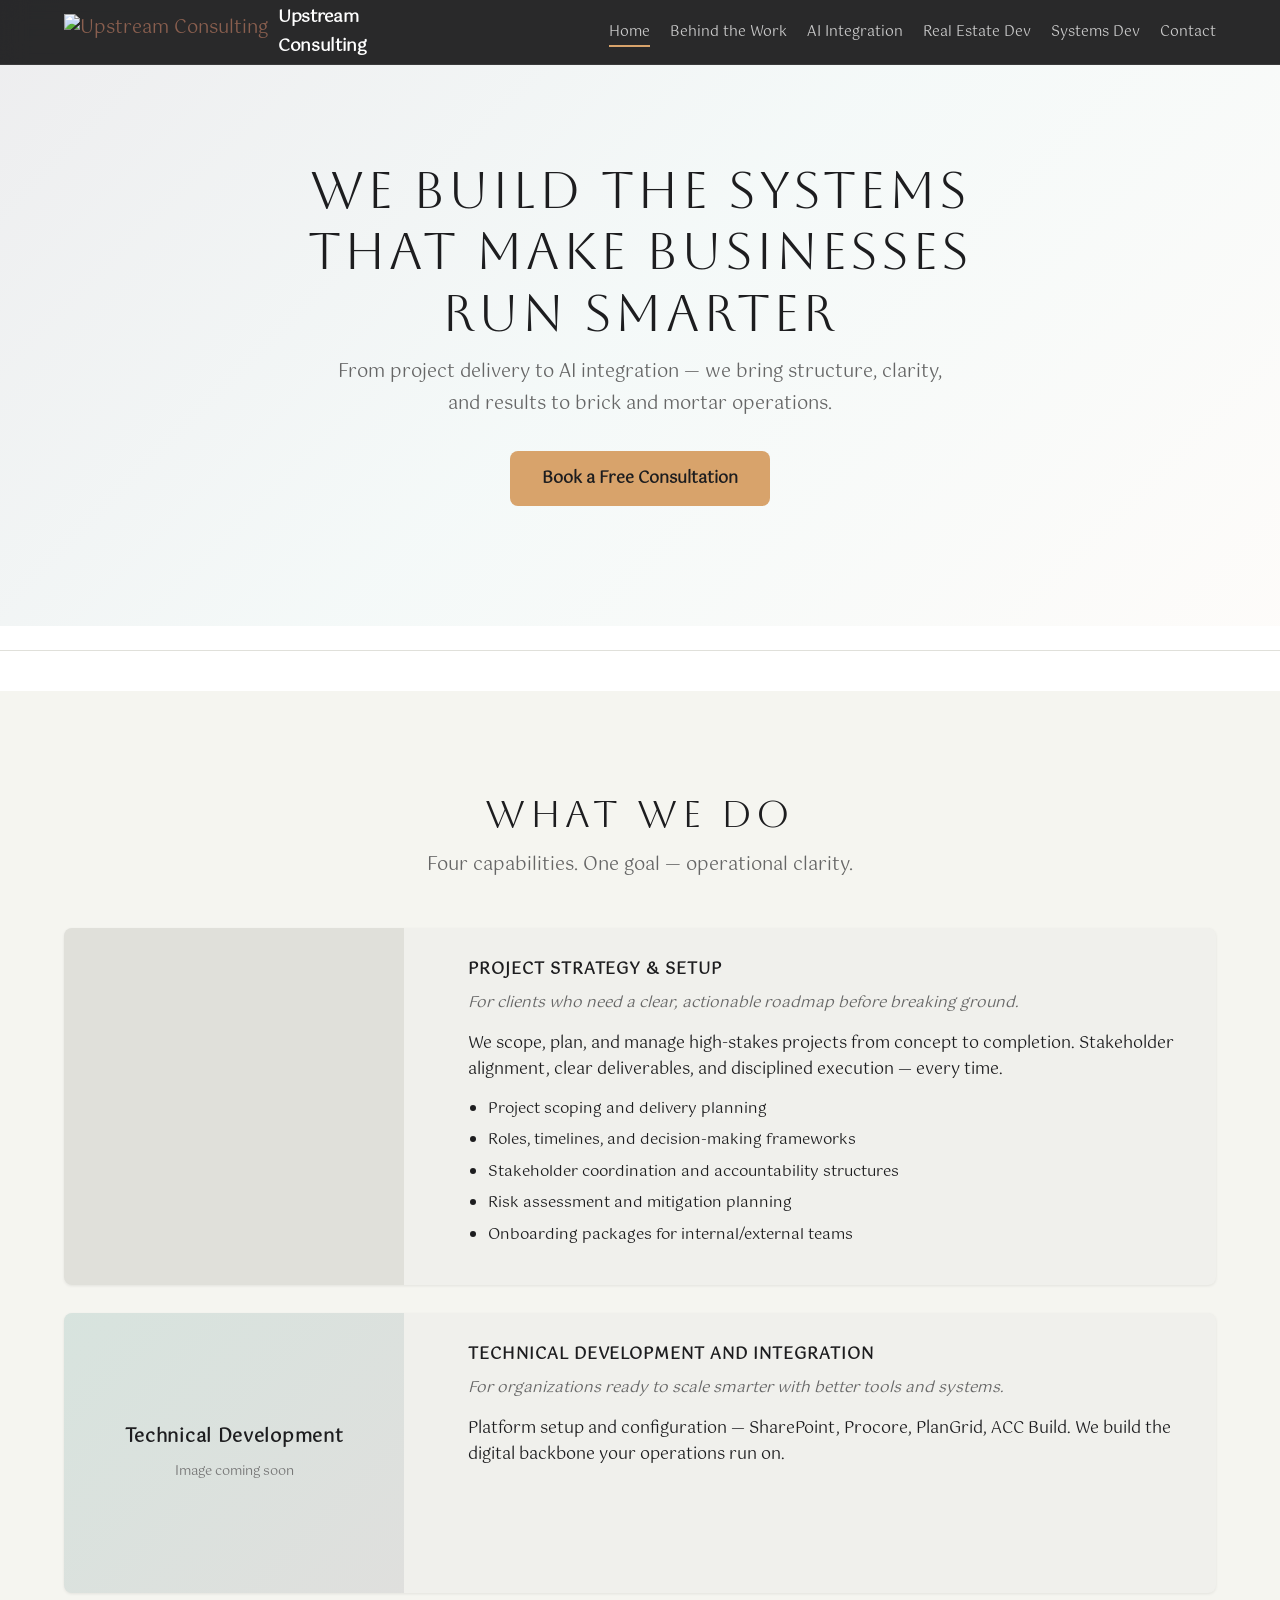
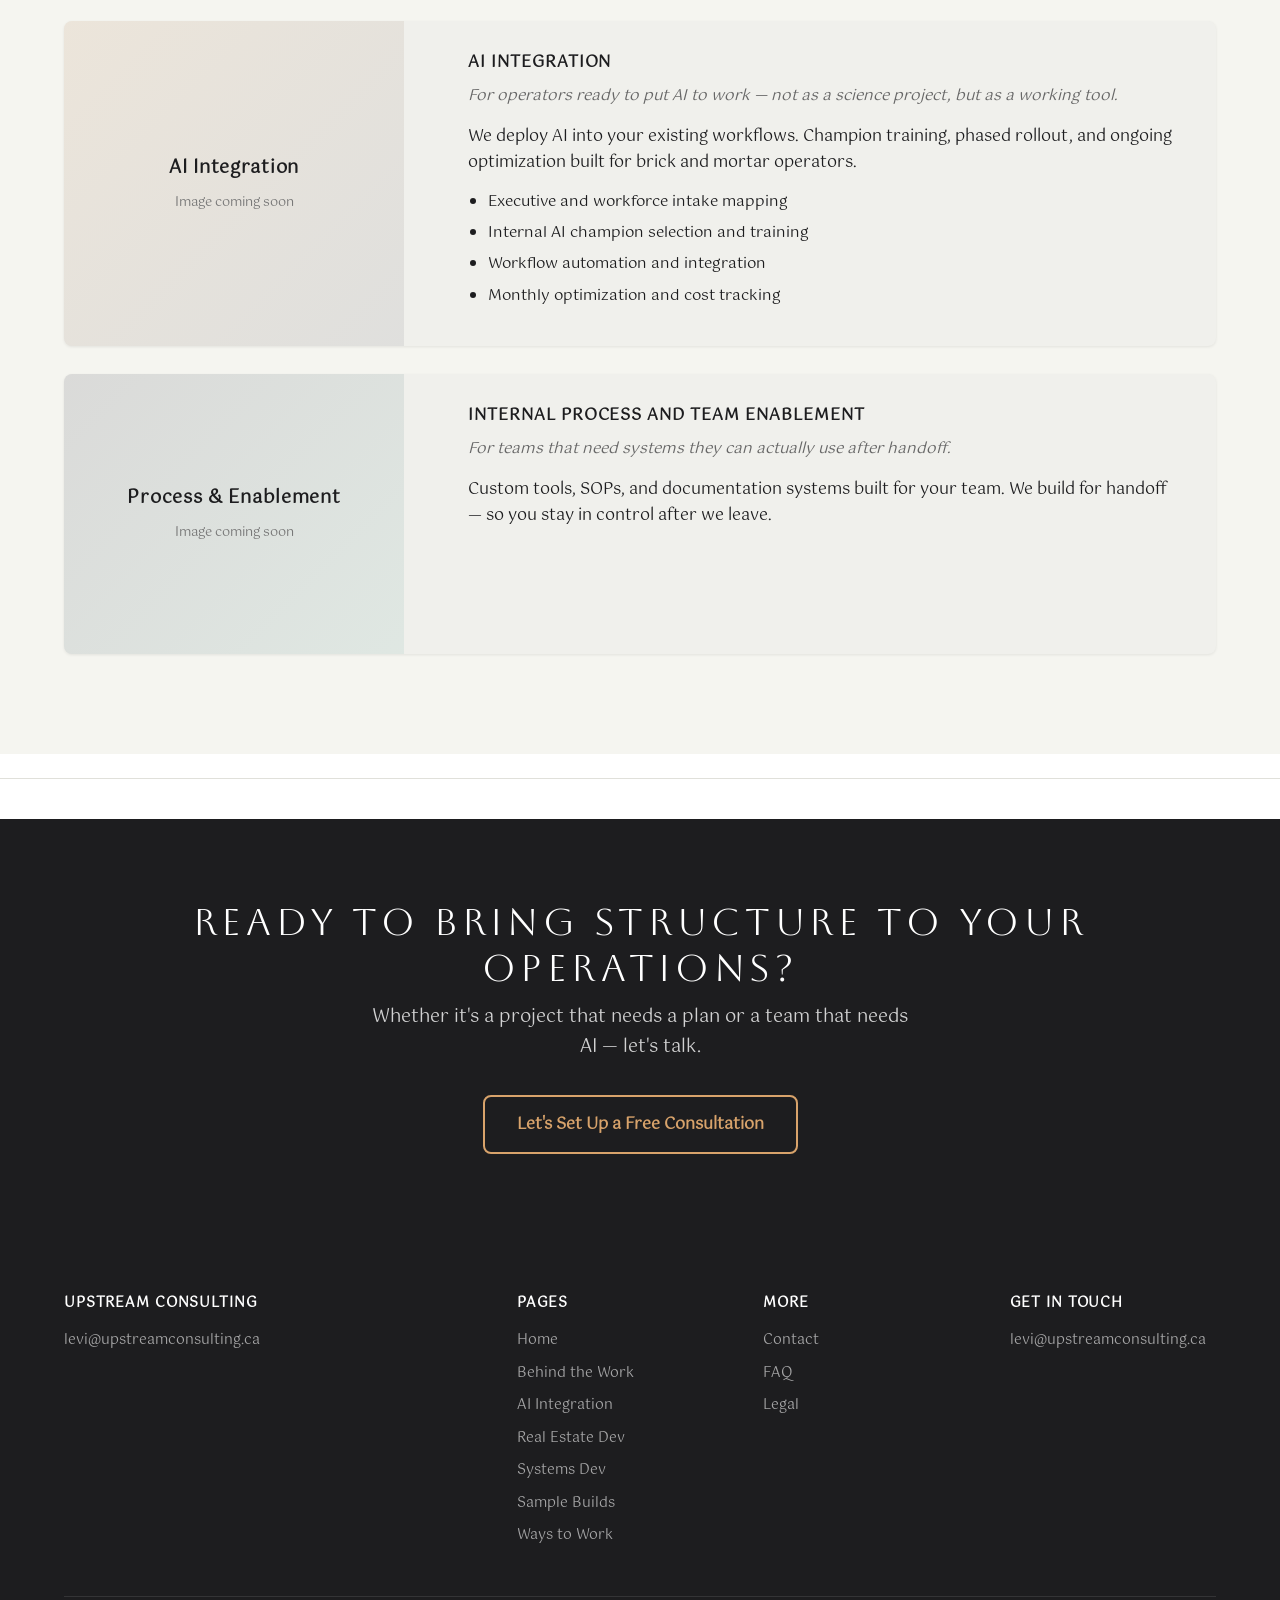
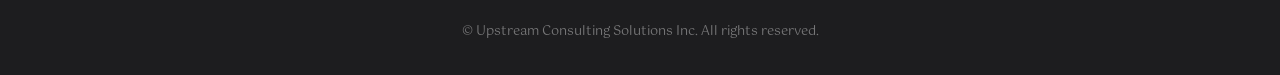
==== index.html @ 4dc44d65 "Cache-bust styles.css link (?v=2) Forces browsers to fetch the current stylesheet instead of a stale" ====
<!DOCTYPE html>
<html lang="en">
<head>
  <meta charset="UTF-8">
  <meta name="viewport" content="width=device-width, initial-scale=1.0">
  <title>Upstream Consulting | Project Delivery &amp; AI Integration for Brick &amp; Mortar</title>
  <meta name="description" content="We build the systems that make businesses run smarter. Project delivery, AI integration, and operational clarity for brick and mortar operators.">
  <link rel="canonical" href="https://upstreamconsulting.ca/">

  <!-- Open Graph -->
  <meta property="og:type" content="website">
  <meta property="og:title" content="Upstream Consulting | Project Delivery &amp; AI Integration for Brick &amp; Mortar">
  <meta property="og:description" content="We build the systems that make businesses run smarter. Project delivery, AI integration, and operational clarity for brick and mortar operators.">
  <meta property="og:url" content="https://upstreamconsulting.ca/">
  <meta property="og:image" content="https://upstreamconsulting.ca/images/logo-invert-small.png">
  <meta property="og:site_name" content="Upstream Consulting">

  <!-- Twitter Card -->
  <meta name="twitter:card" content="summary">
  <meta name="twitter:title" content="Upstream Consulting | Project Delivery &amp; AI Integration for Brick &amp; Mortar">
  <meta name="twitter:description" content="We build the systems that make businesses run smarter. Project delivery, AI integration, and operational clarity for brick and mortar operators.">

  <!-- Organization JSON-LD -->
  <script type="application/ld+json">
  {
    "@context": "https://schema.org",
    "@type": "Organization",
    "name": "Upstream Consulting",
    "url": "https://upstreamconsulting.ca/",
    "email": "levi@upstreamconsulting.ca",
    "areaServed": "British Columbia",
    "founder": {
      "@type": "Person",
      "name": "Levi Dick"
    }
  }
  </script>

  <link rel="stylesheet" href="/styles.css?v=2">
</head>
<body>

  <a href="#main" class="skip-link">Skip to content</a>

  <!-- Navigation -->
  <nav class="nav" id="nav" aria-label="Main navigation">
    <div class="nav-inner">
      <a href="/" class="nav-logo"><img src="/images/logo-invert-small.png" alt="Upstream Consulting"><span>Upstream<br>Consulting</span></a>
      <button class="hamburger" id="hamburger" aria-label="Toggle menu" aria-expanded="false">
        <span></span><span></span><span></span>
      </button>
      <ul class="nav-links" id="navLinks">
        <li><a href="/">Home</a></li>
        <li><a href="/behind-the-work/">Behind the Work</a></li>
        <li><a href="/ai-integration/">AI Integration</a></li>
        <li><a href="/red/">Real Estate Dev</a></li>
        <li><a href="/system-development/">Systems Dev</a></li>
        <li><a href="/contact/">Contact</a></li>
      </ul>
    </div>
  </nav>

  <!-- Hero -->
  <!-- TODO: Replace hero-bg gradient with a real background image (construction/office/tech photo at 15% opacity) when available -->
  <section class="hero hero-overlay hero-bg">
    <div class="container">
      <h1>We build the systems that make businesses run smarter</h1>
      <p>From project delivery to AI integration — we bring structure, clarity, and results to brick and mortar operations.</p>
      <a href="/contact/" class="btn btn-primary">Book a Free Consultation</a>
    </div>
  </section>

  <div class="section-divider"></div>

  <!-- Services -->
  <section class="alt-bg" id="main" tabindex="-1">
    <div class="container">
      <div style="text-align:center; margin-bottom:3rem;">
        <h2>What We Do</h2>
        <p class="section-sub">Four capabilities. One goal — operational clarity.</p>
      </div>

      <!-- Service Block 1 — Project Strategy -->
      <div class="service-block" style="margin-bottom:28px;">
        <div class="service-block-image" style="background-image:url('/images/project-strategy-setup.png');"></div>
        <div class="service-block-content">
          <h3>Project Strategy &amp; Setup</h3>
          <p class="card-italic">For clients who need a clear, actionable roadmap before breaking ground.</p>
          <p>We scope, plan, and manage high-stakes projects from concept to completion. Stakeholder alignment, clear deliverables, and disciplined execution — every time.</p>
          <ul>
            <li>Project scoping and delivery planning</li>
            <li>Roles, timelines, and decision-making frameworks</li>
            <li>Stakeholder coordination and accountability structures</li>
            <li>Risk assessment and mitigation planning</li>
            <li>Onboarding packages for internal/external teams</li>
          </ul>
        </div>
      </div>

      <!-- Service Block 2 — Technical Development -->
      <div class="service-block" style="margin-bottom:28px;">
        <div class="service-block-image placeholder" style="background: linear-gradient(135deg, rgba(74,155,142,0.15) 0%, rgba(26,26,46,0.08) 100%); flex-direction:column; gap:8px;">
          <span style="font-size:1.1rem; font-weight:700; color:var(--charcoal); letter-spacing:.04em;">Technical Development</span>
          <span style="font-size:.8rem; color:var(--gray-400);">Image coming soon</span>
        </div>
        <div class="service-block-content">
          <h3>Technical Development and Integration</h3>
          <p class="card-italic">For organizations ready to scale smarter with better tools and systems.</p>
          <p>Platform setup and configuration — SharePoint, Procore, PlanGrid, ACC Build. We build the digital backbone your operations run on.</p>
        </div>
      </div>

      <!-- Service Block 3 — AI Integration -->
      <div class="service-block" style="margin-bottom:28px;">
        <div class="service-block-image placeholder" style="background: linear-gradient(135deg, rgba(212,165,116,0.15) 0%, rgba(26,26,46,0.08) 100%); flex-direction:column; gap:8px;">
          <span style="font-size:1.1rem; font-weight:700; color:var(--charcoal); letter-spacing:.04em;">AI Integration</span>
          <span style="font-size:.8rem; color:var(--gray-400);">Image coming soon</span>
        </div>
        <div class="service-block-content">
          <h3>AI Integration</h3>
          <p class="card-italic">For operators ready to put AI to work — not as a science project, but as a working tool.</p>
          <p>We deploy AI into your existing workflows. Champion training, phased rollout, and ongoing optimization built for brick and mortar operators.</p>
          <ul>
            <li>Executive and workforce intake mapping</li>
            <li>Internal AI champion selection and training</li>
            <li>Workflow automation and integration</li>
            <li>Monthly optimization and cost tracking</li>
          </ul>
        </div>
      </div>

      <!-- Service Block 4 — Process & Enablement -->
      <div class="service-block">
        <div class="service-block-image placeholder" style="background: linear-gradient(135deg, rgba(26,26,46,0.1) 0%, rgba(74,155,142,0.1) 100%); flex-direction:column; gap:8px;">
          <span style="font-size:1.1rem; font-weight:700; color:var(--charcoal); letter-spacing:.04em;">Process &amp; Enablement</span>
          <span style="font-size:.8rem; color:var(--gray-400);">Image coming soon</span>
        </div>
        <div class="service-block-content">
          <h3>Internal Process and Team Enablement</h3>
          <p class="card-italic">For teams that need systems they can actually use after handoff.</p>
          <p>Custom tools, SOPs, and documentation systems built for your team. We build for handoff — so you stay in control after we leave.</p>
        </div>
      </div>

    </div>
  </section>

  <div class="section-divider"></div>

  <!-- CTA -->
  <section class="dark-section cta-section">
    <div class="container">
      <h2>Ready to bring structure to your operations?</h2>
      <p>Whether it's a project that needs a plan or a team that needs AI — let's talk.</p>
      <a href="/contact/" class="btn btn-outline">Let's Set Up a Free Consultation</a>
    </div>
  </section>

  <!-- Footer -->
  <footer class="site-footer">
    <div class="container">
      <div class="footer-grid">
        <div class="footer-col">
          <h4>Upstream Consulting</h4>
          <p><a href="mailto:levi@upstreamconsulting.ca">levi@upstreamconsulting.ca</a></p>
        </div>
        <div class="footer-col">
          <h4>Pages</h4>
          <a href="/">Home</a>
          <a href="/behind-the-work/">Behind the Work</a>
          <a href="/ai-integration/">AI Integration</a>
          <a href="/red/">Real Estate Dev</a>
          <a href="/system-development/">Systems Dev</a>
          <a href="/sample-builds/">Sample Builds</a>
          <a href="/ways-to-work/">Ways to Work</a>
        </div>
        <div class="footer-col">
          <h4>More</h4>
          <a href="/contact/">Contact</a>
          <a href="/faqs/">FAQ</a>
          <a href="/legal/">Legal</a>
        </div>
        <div class="footer-col">
          <h4>Get in Touch</h4>
          <a href="mailto:levi@upstreamconsulting.ca">levi@upstreamconsulting.ca</a>
        </div>
      </div>
      <div class="footer-bottom">
        &copy; Upstream Consulting Solutions Inc. All rights reserved.
      </div>
    </div>
  </footer>

  <!-- Back to Top -->
  <button class="back-to-top" id="backToTop" aria-label="Back to top">&uarr;</button>

  <!-- Minimal JS: hamburger + back-to-top + nav shadow -->
  <script>
    const hamburger = document.getElementById('hamburger');
    const navLinks = document.getElementById('navLinks');
    hamburger.addEventListener('click', () => {
      const open = hamburger.classList.toggle('open');
      navLinks.classList.toggle('open');
      hamburger.setAttribute('aria-expanded', open ? 'true' : 'false');
    });

    // Close menu on link click (mobile)
    navLinks.querySelectorAll('a').forEach(link => {
      link.addEventListener('click', () => {
        hamburger.classList.remove('open');
        navLinks.classList.remove('open');
        hamburger.setAttribute('aria-expanded', 'false');
      });
    });

    // Back to top
    const backToTop = document.getElementById('backToTop');
    window.addEventListener('scroll', () => {
      backToTop.classList.toggle('visible', window.scrollY > 400);
      document.getElementById('nav').classList.toggle('scrolled', window.scrollY > 10);
    });
    backToTop.addEventListener('click', () => {
      window.scrollTo({ top: 0, behavior: 'smooth' });
    });

  </script>

<script>
(function(){
  var norm = location.pathname.replace(/index\.html$/,'');
  if (norm === '') norm = '/';
  document.querySelectorAll('#navLinks a[href]').forEach(function(a){
    if (a.getAttribute('href') === norm) {
      a.classList.add('active');
      var dd = a.closest('.dropdown');
      if (dd) { var p = dd.closest('.has-dropdown'); if (p) { var pa = p.querySelector(':scope > a'); if (pa) pa.classList.add('active'); } }
    }
  });
})();
</script>
<script>
(function(){
  function closeAll(){ document.querySelectorAll('.has-dropdown.open').forEach(function(li){ li.classList.remove('open'); var a=li.querySelector('a'); if(a) a.setAttribute('aria-expanded','false'); }); }
  document.querySelectorAll('.has-dropdown > a').forEach(function(t){
    t.addEventListener('click', function(e){
      if (window.innerWidth > 900) {
        e.preventDefault();
        var li = t.parentElement;
        var willOpen = !li.classList.contains('open');
        closeAll();
        if (willOpen) { li.classList.add('open'); t.setAttribute('aria-expanded','true'); }
      }
    });
  });
  document.addEventListener('click', function(e){ if (!e.target.closest('.has-dropdown')) closeAll(); });
  document.addEventListener('keydown', function(e){ if (e.key === 'Escape') closeAll(); });
})();
</script>
</body>
</html>
---- styles.css ----
/* ============================================
   Upstream Consulting — Shared Styles
   ============================================ */

@import url('https://fonts.googleapis.com/css2?family=Aboreto&family=Gotu&family=Syne:wght@400;500;600;700;800&display=swap');

/* --- Reset & Base --- */
*, *::before, *::after {
  box-sizing: border-box;
  margin: 0;
  padding: 0;
}

:root {
  --white: #ffffff;
  --off-white: #f5f5f0;
  --charcoal: #1D1D1F;
  --gold: #D8A36B;
  --teal: #5B7A5E;
  --gray-100: #f0f0ec;
  --gray-200: #e0e0da;
  --gray-400: #767676;
  --gray-600: #666;
  --shadow-sm: 0 1px 3px rgba(0,0,0,.08);
  --shadow-md: 0 4px 12px rgba(0,0,0,.1);
  --shadow-lg: 0 8px 24px rgba(0,0,0,.12);
  --radius: 8px;
  --transition: .25s ease;
  --max-width: 1200px;
}

html {
  scroll-behavior: smooth;
  font-size: 16px;
}

body {
  font-family: 'Gotu', Georgia, serif;
  font-size: 1.1rem;
  line-height: 1.7;
  color: var(--charcoal);
  background: var(--white);
  -webkit-font-smoothing: antialiased;
}

img { max-width: 100%; display: block; }
a { color: #8A5F4F; text-decoration: none; transition: color var(--transition); }
a:hover { color: var(--gold); }

/* Visible keyboard focus ring */
:focus-visible { outline: 2px solid #A57663; outline-offset: 2px; }

/* Skip-to-content link — off-screen until focused */
.skip-link {
  position: absolute;
  left: -9999px;
  top: 0;
  z-index: 2000;
  padding: 12px 20px;
  background: var(--charcoal);
  color: var(--off-white);
  font-weight: 600;
  border-radius: 0 0 var(--radius) 0;
}
.skip-link:focus {
  left: 0;
  color: var(--off-white);
}

.container {
  width: 100%;
  max-width: var(--max-width);
  margin: 0 auto;
  padding: 0 24px;
}

/* --- Typography --- */
h1, h2 {
  font-family: 'Syne', 'Arial', sans-serif;
  font-weight: 500;
  line-height: 1.2;
  letter-spacing: .12em;
  text-transform: uppercase;
}
h1 {
  font-family: 'Aboreto', sans-serif;
  font-size: 2.6rem;
  font-weight: 400;
  letter-spacing: .06em;
}
h2 {
  font-family: 'Aboreto', sans-serif;
  font-size: 2rem;
  font-weight: 400;
  letter-spacing: .12em;
}

h3, h4 { font-weight: 700; line-height: 1.25; }
h1 { font-size: 3.2rem; }
h2 { font-size: 2.4rem; margin-bottom: .75rem; }
h3 { font-size: 1.5rem; margin-bottom: .4rem; }
p + p { margin-top: 1rem; }

.section-sub {
  color: var(--gray-600);
  font-size: 1.15rem;
  margin-bottom: 2.5rem;
  font-weight: 500;
}

.section-divider {
  width: 100%;
  height: 1px;
  background: var(--gray-200);
  margin: 1.5rem 0 2.5rem;
}

/* --- Buttons --- */
.btn {
  display: inline-block;
  padding: 14px 32px;
  border-radius: var(--radius);
  font-family: inherit;
  font-size: 1rem;
  font-weight: 600;
  cursor: pointer;
  border: none;
  transition: background var(--transition), transform var(--transition), box-shadow var(--transition);
}
.btn:hover { transform: translateY(-2px); box-shadow: var(--shadow-md); }

.btn-primary {
  background: var(--gold);
  color: var(--charcoal);
}
.btn-primary:hover { background: #c4955e; color: var(--charcoal); }

.btn-outline {
  background: transparent;
  color: var(--white);
  border: 2px solid var(--gold);
}
.btn-outline:hover { background: var(--gold); color: var(--charcoal); }

/* --- Navigation --- */
.nav {
  position: fixed;
  top: 0;
  left: 0;
  right: 0;
  z-index: 1000;
  background: rgba(30,30,31,.95);
  backdrop-filter: blur(12px);
  -webkit-backdrop-filter: blur(12px);
  border-bottom: 1px solid rgba(255,255,255,.08);
  transition: box-shadow var(--transition);
}
.nav.scrolled { box-shadow: 0 4px 20px rgba(0,0,0,.3); }

.nav-inner {
  max-width: var(--max-width);
  margin: 0 auto;
  padding: 0 24px;
  display: flex;
  align-items: center;
  justify-content: space-between;
  height: 64px;
}

.nav-logo {
  display: flex;
  align-items: center;
  gap: 10px;
}
.nav-logo img {
  height: 36px;
  width: auto;
}
.nav-logo span {
  font-weight: 800;
  font-size: 1.05rem;
  color: var(--white);
  letter-spacing: -.02em;
  white-space: nowrap;
}
.nav-logo:hover span { color: var(--gold); }

.nav-links {
  list-style: none;
  display: flex;
  gap: 20px;
  align-items: center;
}
.nav-links a {
  color: rgba(255,255,255,.75);
  font-size: .86rem;
  font-weight: 500;
  position: relative;
  white-space: nowrap;
}
.nav-links a:hover { color: var(--white); }
.nav-links a::after {
  content: '';
  position: absolute;
  bottom: -4px;
  left: 0;
  width: 0;
  height: 2px;
  background: var(--gold);
  transition: width var(--transition);
}
.nav-links a:hover::after,
.nav-links a.active::after { width: 100%; }
.nav-links a:hover { color: var(--white); }

/* Hamburger */
.hamburger {
  display: none;
  flex-direction: column;
  gap: 5px;
  background: none;
  border: none;
  cursor: pointer;
  padding: 4px;
}
.hamburger span {
  display: block;
  width: 24px;
  height: 2px;
  background: var(--white);
  transition: transform var(--transition), opacity var(--transition);
}
.hamburger.open span:nth-child(1) { transform: translateY(7px) rotate(45deg); }
.hamburger.open span:nth-child(2) { opacity: 0; }
.hamburger.open span:nth-child(3) { transform: translateY(-7px) rotate(-45deg); }

/* --- Sections --- */
section {
  padding: 100px 0;
}

.hero {
  padding: 160px 0 120px;
  text-align: center;
}
.hero h1 {
  max-width: 800px;
  margin: 0 auto .75rem;
}
.hero p {
  max-width: 620px;
  margin: 0 auto 2rem;
  color: var(--gray-600);
  font-size: 1.15rem;
}

.dark-section {
  background: var(--charcoal);
  color: var(--white);
}
.dark-section h2,
.dark-section h3 { color: var(--white); }
.dark-section p { color: rgba(255,255,255,.8); }
.dark-section a { color: var(--gold); }

.alt-bg { background: var(--off-white); }

/* --- Cards Grid --- */
.cards-grid {
  display: grid;
  grid-template-columns: repeat(2, 1fr);
  gap: 28px;
}

.card {
  background: var(--gray-100);
  border-radius: var(--radius);
  overflow: hidden;
  box-shadow: var(--shadow-sm);
  transition: transform var(--transition), box-shadow var(--transition);
  display: flex;
  flex-direction: column;
}
.card:hover {
  transform: translateY(-4px);
  box-shadow: var(--shadow-lg);
}

.card-body {
  padding: 32px;
  flex: 1;
}
.card-body h3 {
  text-transform: uppercase;
  font-size: 1rem;
  letter-spacing: .06em;
  margin-bottom: .6rem;
  color: var(--charcoal);
}
.card-body .card-italic {
  font-style: italic;
  color: var(--gray-600);
  font-size: .95rem;
  margin-bottom: .75rem;
}
.card-body p {
  font-size: 1rem;
  line-height: 1.65;
}
.card-body ul {
  margin-top: .75rem;
  padding-left: 1.25rem;
  font-size: .95rem;
}
.card-body ul li {
  margin-bottom: .35rem;
}

.card-label {
  background: var(--charcoal);
  color: var(--white);
  padding: 14px 32px;
  font-size: .85rem;
  font-weight: 600;
  text-transform: uppercase;
  letter-spacing: .05em;
}

/* Phase cards (content + dark label bar) */
.phase-card { display: flex; flex-direction: column; }
.phase-card .card-body { flex: 1; }
.phase-card .card-label { margin-top: auto; }

/* --- Stat Blocks --- */
.stats-row {
  display: flex;
  justify-content: center;
  gap: 48px;
  flex-wrap: wrap;
  padding: 40px 0;
}
.stat {
  text-align: center;
}
.stat-number {
  font-size: 3rem;
  font-weight: 800;
  line-height: 1;
  color: var(--gold);
}
.dark-section .stat-number { color: var(--gold); }
.stat-label {
  font-size: .9rem;
  color: var(--gray-600);
  margin-top: .25rem;
}
.dark-section .stat-label { color: rgba(255,255,255,.6); }

/* --- Timeline --- */
.timeline {
  position: relative;
  padding-left: 36px;
  max-width: 720px;
}
.timeline::before {
  content: '';
  position: absolute;
  left: 12px;
  top: 0;
  bottom: 0;
  width: 2px;
  background: var(--gray-200);
}
.timeline-item {
  position: relative;
  margin-bottom: 2.5rem;
}
.timeline-item::before {
  content: '';
  position: absolute;
  left: -30px;
  top: 6px;
  width: 12px;
  height: 12px;
  border-radius: 50%;
  background: var(--gold);
  border: 2px solid var(--white);
}
.timeline-item h4 {
  font-size: 1.05rem;
  margin-bottom: .25rem;
}
.timeline-item p {
  font-size: .95rem;
  color: var(--gray-600);
}

/* --- Social Proof Strip --- */
.social-proof {
  text-align: center;
  padding: 48px 0;
  background: var(--off-white);
}
.social-proof p {
  font-size: .85rem;
  color: var(--gray-400);
  text-transform: uppercase;
  letter-spacing: .08em;
  font-weight: 600;
  margin-bottom: .75rem;
}
.proof-logos {
  display: flex;
  justify-content: center;
  align-items: center;
  flex-wrap: wrap;
  gap: 28px;
  font-size: .95rem;
  color: var(--gray-600);
  font-weight: 500;
}
.proof-logos span { white-space: nowrap; }

/* --- CTA Section --- */
.cta-section {
  text-align: center;
  padding: 80px 0;
}
.cta-section h2 { margin-bottom: .75rem; }
.cta-section p {
  max-width: 540px;
  margin: 0 auto 2rem;
}

/* --- FAQ Accordion (CSS-only) --- */
.faq details {
  border-bottom: 1px solid var(--gray-200);
}
.faq summary {
  padding: 18px 0;
  cursor: pointer;
  font-weight: 600;
  font-size: 1.05rem;
  list-style: none;
  display: flex;
  justify-content: space-between;
  align-items: center;
}
.faq summary::-webkit-details-marker { display: none; }
.faq summary::after {
  content: '+';
  font-size: 1.4rem;
  font-weight: 300;
  color: var(--gray-400);
  transition: transform var(--transition);
}
.faq details[open] summary::after {
  content: '−';
}
.faq details .faq-answer {
  padding: 0 0 18px;
  color: var(--gray-600);
  font-size: 1rem;
}

/* --- Forms --- */
.form-group {
  margin-bottom: 1.25rem;
}
.form-group label {
  display: block;
  font-weight: 600;
  font-size: .92rem;
  margin-bottom: .35rem;
}
.form-group input,
.form-group textarea,
.form-group select {
  width: 100%;
  padding: 12px 16px;
  border: 1px solid var(--gray-200);
  border-radius: var(--radius);
  font-family: inherit;
  font-size: 1rem;
  background: var(--white);
  transition: border-color var(--transition), box-shadow var(--transition);
}
.form-group input:focus,
.form-group textarea:focus,
.form-group select:focus {
  outline: none;
  border-color: var(--teal);
  box-shadow: 0 0 0 3px rgba(74,155,142,.15);
}
.form-group textarea { resize: vertical; min-height: 140px; }

/* --- Footer --- */
.site-footer {
  background: var(--charcoal);
  color: rgba(255,255,255,.7);
  padding: 60px 0 32px;
}
.footer-grid {
  display: grid;
  grid-template-columns: 2fr 1fr 1fr 1fr;
  gap: 40px;
  margin-bottom: 40px;
}
.footer-col h4 {
  color: var(--white);
  font-size: .9rem;
  text-transform: uppercase;
  letter-spacing: .06em;
  margin-bottom: 1rem;
}
.footer-col p,
.footer-col a {
  font-size: .9rem;
  color: rgba(255,255,255,.6);
  display: block;
  margin-bottom: .5rem;
}
.footer-col a:hover { color: var(--gold); }

.footer-bottom {
  border-top: 1px solid rgba(255,255,255,.1);
  padding-top: 24px;
  font-size: .8rem;
  text-align: center;
  color: rgba(255,255,255,.4);
}

/* --- Back to Top --- */
.back-to-top {
  position: fixed;
  bottom: 28px;
  right: 28px;
  width: 44px;
  height: 44px;
  border-radius: 50%;
  background: var(--charcoal);
  color: var(--white);
  border: none;
  cursor: pointer;
  font-size: 1.2rem;
  display: flex;
  align-items: center;
  justify-content: center;
  opacity: 0;
  pointer-events: none;
  transition: opacity var(--transition), transform var(--transition);
  box-shadow: var(--shadow-md);
}
.back-to-top.visible {
  opacity: 1;
  pointer-events: auto;
}
.back-to-top:hover {
  transform: translateY(-2px);
  background: var(--gold);
  color: var(--charcoal);
}

/* --- Service Blocks (image + text side by side) --- */
.service-block {
  display: flex;
  gap: 32px;
  align-items: stretch;
  background: var(--gray-100);
  border-radius: var(--radius);
  overflow: hidden;
  box-shadow: var(--shadow-sm);
  transition: transform var(--transition), box-shadow var(--transition);
}
.service-block:hover {
  transform: translateY(-4px);
  box-shadow: var(--shadow-lg);
}
.service-block-image {
  flex: 0 0 340px;
  min-height: 280px;
  background-size: cover;
  background-position: center;
  background-color: var(--gray-200);
}
.service-block-image.placeholder {
  display: flex;
  align-items: center;
  justify-content: center;
  color: var(--gray-600);
  font-size: .95rem;
  font-weight: 500;
}
.service-block-content {
  flex: 1;
  padding: 32px;
}
.service-block-content h3 {
  text-transform: uppercase;
  font-size: 1rem;
  letter-spacing: .06em;
  margin-bottom: .6rem;
  color: var(--charcoal);
}
.service-block-content .card-italic {
  font-style: italic;
  color: var(--gray-600);
  font-size: .95rem;
  margin-bottom: .75rem;
}
.service-block-content p {
  font-size: 1rem;
  line-height: 1.65;
}
.service-block-content ul {
  margin-top: .75rem;
  padding-left: 1.25rem;
  font-size: .95rem;
}
.service-block-content ul li {
  margin-bottom: .35rem;
}
.service-block-label {
  background: var(--charcoal);
  color: var(--white);
  padding: 14px 32px;
  font-size: .85rem;
  font-weight: 600;
  text-transform: uppercase;
  letter-spacing: .05em;
}

/* --- Hero Overlay --- */
.hero-overlay {
  background: linear-gradient(180deg, rgba(26,26,46,.15) 0%, transparent 60%);
}

/* --- Hero Background (replace with real image when available) --- */
.hero-bg {
  background: linear-gradient(135deg, rgba(26,26,46,0.08) 0%, rgba(74,155,142,0.06) 50%, rgba(212,165,116,0.04) 100%);
}

/* --- Platform Icons --- */
.platform-icon {
  display: inline-block;
  width: 28px;
  height: 28px;
  border-radius: 6px;
  margin-right: 10px;
  vertical-align: middle;
  font-size: .7rem;
  font-weight: 700;
  color: var(--charcoal);
  background: var(--gray-100);
  text-align: center;
  line-height: 28px;
}
/* Single neutral treatment — vendor colours removed for a calmer, on-brand grid */
.platform-icon.procore,
.platform-icon.plangrid,
.platform-icon.sharepoint,
.platform-icon.m365,
.platform-icon.financial,
.platform-icon.hr,
.platform-icon.leadgen { background: var(--gray-100); color: var(--charcoal); }

/* --- Contact Grid --- */
.contact-grid {
  display: grid;
  grid-template-columns: 1fr 1fr;
  gap: 48px;
  align-items: start;
}

/* --- Three-Column Cards --- */
.cards-grid-3 {
  display: grid;
  grid-template-columns: repeat(3, 1fr);
  gap: 28px;
}

/* --- Portfolio Card Image --- */
.portfolio-img {
  height: 250px;
  background-size: cover;
  background-position: center;
  background-color: var(--gray-200);
}
.portfolio-img.placeholder {
  display: flex;
  align-items: center;
  justify-content: center;
  color: var(--gray-600);
  font-weight: 600;
  font-size: .9rem;
  text-align: center;
  padding: 16px;
}

/* --- Bio Layout --- */
.bio-layout {
  display: flex;
  gap: 32px;
  align-items: flex-start;
}
.bio-headshot {
  flex: 0 0 200px;
  width: 200px;
  height: 260px;
  border-radius: var(--radius);
  object-fit: cover;
}

/* --- Responsive --- */
@media (max-width: 1024px) {
  .cards-grid { grid-template-columns: repeat(2, 1fr); }
  .cards-grid-3 { grid-template-columns: repeat(2, 1fr); }
  .footer-grid { grid-template-columns: 1fr 1fr; }
}

/* Nav collapses to hamburger before the links would crowd */
@media (max-width: 900px) {
  .hamburger { display: flex; }
  .nav-links {
    position: fixed;
    top: 64px;
    left: 0;
    right: 0;
    background: rgba(30,30,31,.98);
    flex-direction: column;
    gap: 0;
    padding: 8px 0;
    box-shadow: var(--shadow-md);
    transform: translateY(-120%);
    transition: transform .3s ease;
  }
  .nav-links.open {
    transform: translateY(0);
  }
  .nav-links li { width: 100%; }
  .nav-links a {
    display: block;
    padding: 14px 24px;
    font-size: 1rem;
    color: rgba(255,255,255,.85);
  }
  .nav-links a:hover {
    color: var(--white);
    background: rgba(255,255,255,.06);
  }
  .nav-links a::after { display: none; }
}

@media (max-width: 768px) {
  section { padding: 40px 0; }
  h1 { font-size: 2rem; }
  h2 { font-size: 1.6rem; }
  .hero { padding: 100px 0 60px; }

  .service-block {
    flex-direction: column;
  }
  .service-block-image {
    flex: 0 0 auto;
    min-height: 200px;
    width: 100%;
  }

  .contact-grid { grid-template-columns: 1fr; }
  .cards-grid-3 { grid-template-columns: 1fr; }
  .bio-layout { flex-direction: column; align-items: center; }
  .bio-headshot { flex: 0 0 auto; width: 160px; height: 210px; }

  .cards-grid { grid-template-columns: 1fr; }
  .footer-grid { grid-template-columns: 1fr; gap: 24px; }
  .stats-row { gap: 24px; }
  .proof-logos { gap: 16px; font-size: .85rem; }
}

@media (max-width: 480px) {
  h1 { font-size: 1.65rem; }
  .container { padding: 0 16px; }
  .btn { padding: 12px 24px; font-size: .95rem; }
}
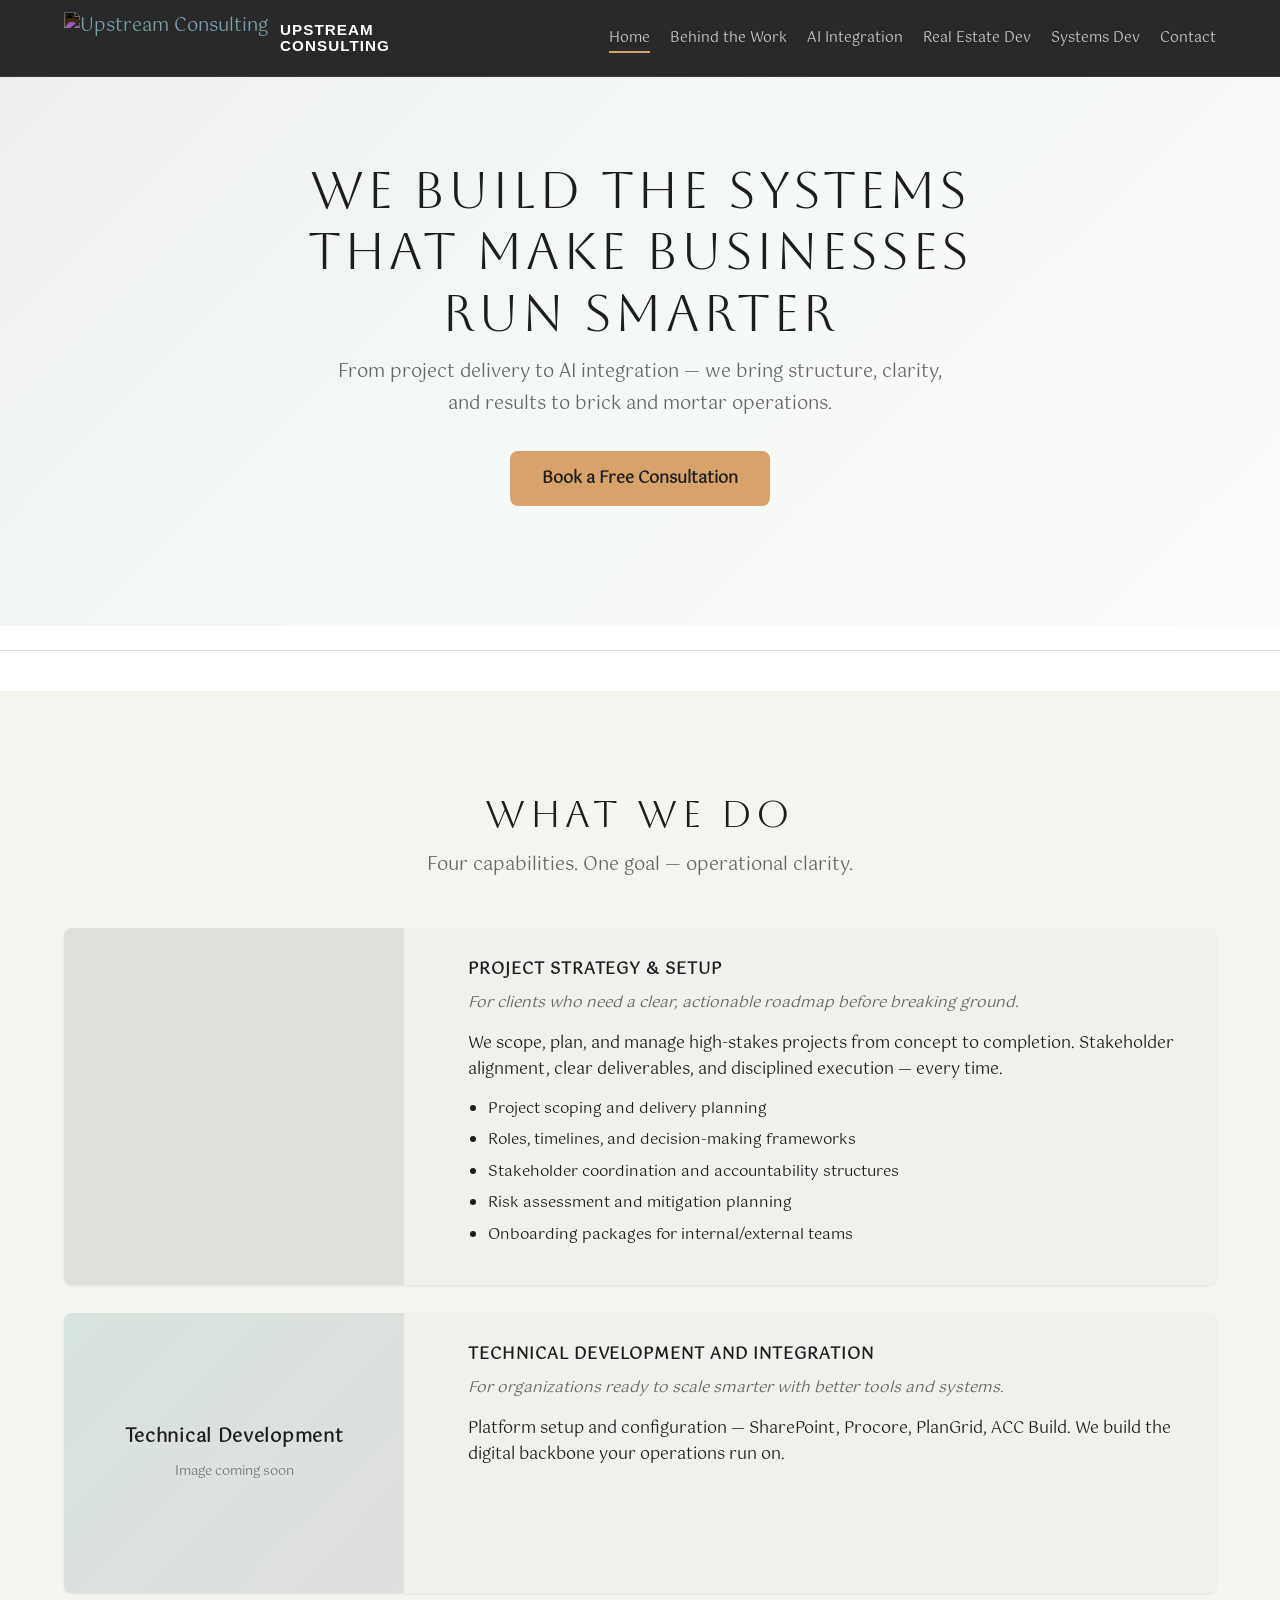
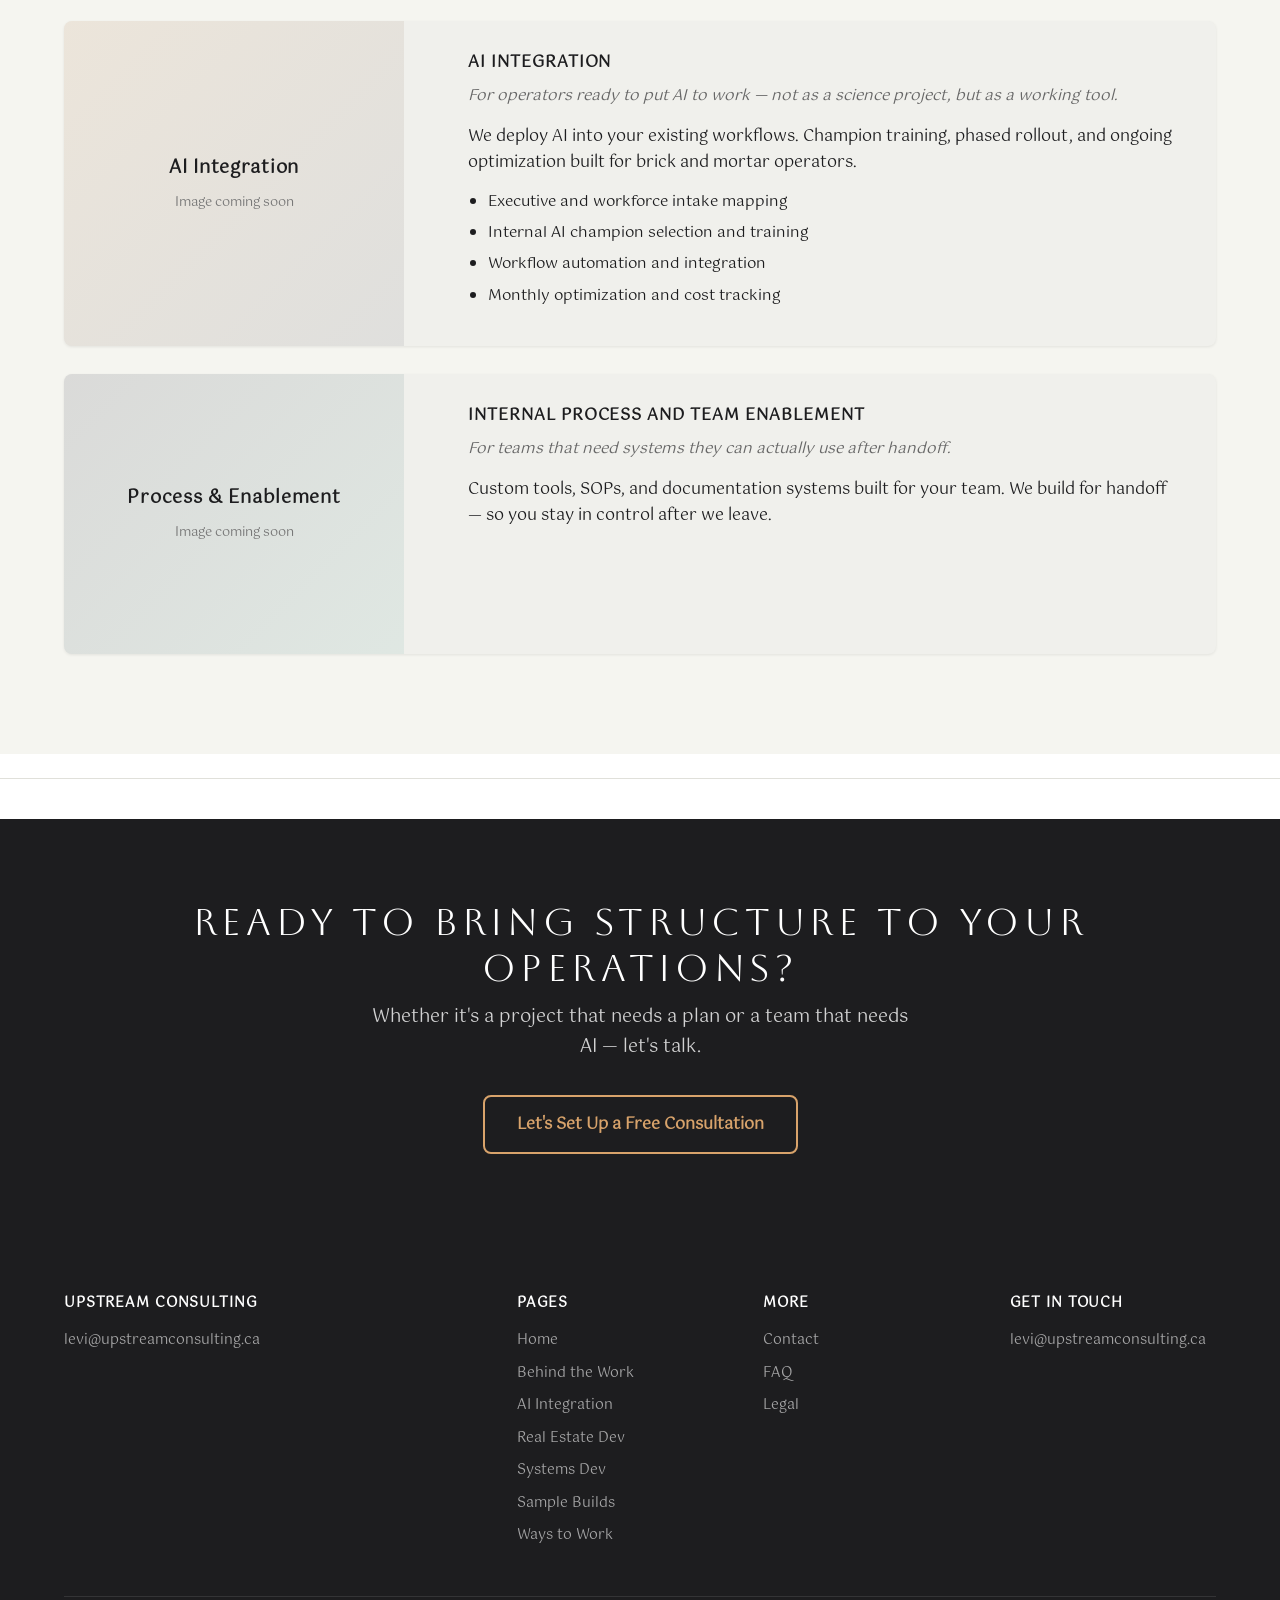
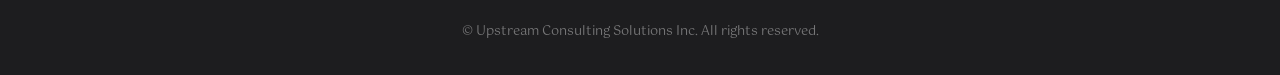
==== commit b68d7a54: "Fix nav logo: symbol-only mark + single wordmark, larger The nav used the full lockup image (which b" ====
--- a/index.html
+++ b/index.html
@@ -45,7 +45,7 @@
   <!-- Navigation -->
   <nav class="nav" id="nav" aria-label="Main navigation">
     <div class="nav-inner">
-      <a href="/" class="nav-logo"><img src="/images/logo-invert-small.png" alt="Upstream Consulting"><span>Upstream<br>Consulting</span></a>
+      <a href="/" class="nav-logo"><img src="/images/logo-symbol.png" alt="Upstream Consulting"><span>Upstream<br>Consulting</span></a>
       <button class="hamburger" id="hamburger" aria-label="Toggle menu" aria-expanded="false">
         <span></span><span></span><span></span>
       </button>
--- a/styles.css
+++ b/styles.css
@@ -164,23 +164,27 @@
   display: flex;
   align-items: center;
   justify-content: space-between;
-  height: 64px;
+  height: 76px;
 }
 
 .nav-logo {
   display: flex;
   align-items: center;
-  gap: 10px;
+  gap: 12px;
 }
 .nav-logo img {
-  height: 36px;
+  height: 52px;
   width: auto;
+  filter: invert(1);
 }
 .nav-logo span {
-  font-weight: 800;
-  font-size: 1.05rem;
+  font-family: 'Syne', sans-serif;
+  font-weight: 700;
+  font-size: .95rem;
+  line-height: 1.08;
+  text-transform: uppercase;
+  letter-spacing: .07em;
   color: var(--white);
-  letter-spacing: -.02em;
   white-space: nowrap;
 }
 .nav-logo:hover span { color: var(--gold); }
@@ -212,6 +216,125 @@
 .nav-links a:hover::after,
 .nav-links a.active::after { width: 100%; }
 .nav-links a:hover { color: var(--white); }
+
+/* Dropdown */
+.nav-links .has-dropdown { position: relative; }
+.nav-links .has-dropdown > a .caret { font-size: .62em; margin-left: 5px; opacity: .7; display: inline-block; transition: transform .2s ease; }
+.nav-links .has-dropdown.open > a .caret { transform: rotate(180deg); }
+.nav-links .has-dropdown.open > a { color: var(--white); }
+.nav-links .dropdown {
+  list-style: none;
+  position: absolute;
+  top: 100%;
+  left: -14px;
+  min-width: 210px;
+  background: rgba(30,30,31,.98);
+  border: 1px solid rgba(255,255,255,.08);
+  border-radius: 10px;
+  padding: 8px 0;
+  margin-top: 12px;
+  box-shadow: var(--shadow-lg);
+  display: flex;
+  flex-direction: column;
+  opacity: 0;
+  visibility: hidden;
+  transform: translateY(6px);
+  transition: opacity .2s ease, transform .2s ease;
+}
+.nav-links .has-dropdown.open .dropdown {
+  opacity: 1;
+  visibility: visible;
+  transform: translateY(0);
+}
+.nav-links .dropdown li { width: 100%; }
+.nav-links .dropdown a {
+  display: block;
+  padding: 9px 20px;
+  font-size: .88rem;
+  color: rgba(255,255,255,.8);
+  white-space: nowrap;
+}
+.nav-links .dropdown a::after { display: none; }
+.nav-links .dropdown a:hover { color: var(--white); background: rgba(255,255,255,.06); }
+.nav-links .dropdown a.active { color: var(--gold); }
+
+/* Dark hero band — eyebrow + display title + sub */
+.hero-band {
+  background: var(--charcoal);
+  padding: 136px 0 64px;
+  position: relative;
+  overflow: hidden;
+}
+.hero-band .container { position: relative; z-index: 1; }
+.hero-band .eyebrow {
+  font-family: 'Syne', sans-serif;
+  font-size: .72rem;
+  font-weight: 600;
+  letter-spacing: .14em;
+  text-transform: uppercase;
+  color: var(--gold);
+  margin-bottom: .85rem;
+}
+.hero-band h1 {
+  color: var(--white);
+  max-width: 18ch;
+  margin: 0 0 1.1rem;
+}
+.hero-band p {
+  color: rgba(255,255,255,.72);
+  max-width: 620px;
+  font-size: 1.12rem;
+  line-height: 1.65;
+  margin: 0 0 .6rem;
+}
+/* extra top clearance when the section sub-bar is present */
+.has-subnav .hero-band { padding-top: 150px; }
+
+/* Section sub-nav bar — sits under the main nav on section pages */
+.subnav {
+  position: fixed;
+  top: 76px;
+  left: 0;
+  right: 0;
+  z-index: 999;
+  background: rgba(30,30,31,.97);
+  border-top: 1px solid rgba(255,255,255,.12);
+  backdrop-filter: blur(12px);
+  -webkit-backdrop-filter: blur(12px);
+}
+.subnav-inner {
+  max-width: var(--max-width);
+  margin: 0 auto;
+  padding: 0 24px;
+  height: 46px;
+  display: flex;
+  align-items: center;
+  justify-content: flex-start;
+  gap: 36px;
+}
+.subnav-label {
+  font-family: 'Syne', sans-serif;
+  font-size: .68rem;
+  font-weight: 600;
+  letter-spacing: .12em;
+  text-transform: uppercase;
+  color: var(--gold);
+  margin-right: 4px;
+}
+.subnav a {
+  color: rgba(255,255,255,.72);
+  font-size: .85rem;
+  font-weight: 500;
+  white-space: nowrap;
+  position: relative;
+}
+.subnav a:hover { color: var(--white); }
+.subnav a.active { color: var(--gold); }
+@media (max-width: 900px) {
+  .subnav-inner { gap: 18px; padding: 0 16px; overflow-x: auto; }
+  .subnav-label { display: none; }
+  .has-subnav .hero-band { padding-top: 130px; }
+}
 
 /* Hamburger */
 .hamburger {
@@ -723,7 +846,7 @@
   .hamburger { display: flex; }
   .nav-links {
     position: fixed;
-    top: 64px;
+    top: 76px;
     left: 0;
     right: 0;
     background: rgba(30,30,31,.98);
@@ -749,6 +872,22 @@
     background: rgba(255,255,255,.06);
   }
   .nav-links a::after { display: none; }
+
+  /* Dropdown collapses inline on mobile */
+  .nav-links .dropdown {
+    position: static;
+    opacity: 1;
+    visibility: visible;
+    transform: none;
+    box-shadow: none;
+    border: none;
+    border-radius: 0;
+    margin: 0;
+    padding: 0;
+    background: rgba(255,255,255,.04);
+  }
+  .nav-links .dropdown a { padding-left: 44px; font-size: .95rem; }
+  .nav-links .has-dropdown > a .caret { display: none; }
 }
 
 @media (max-width: 768px) {
@@ -756,6 +895,7 @@
   h1 { font-size: 2rem; }
   h2 { font-size: 1.6rem; }
   .hero { padding: 100px 0 60px; }
+  .hero-band { padding: 110px 0 44px; }
 
   .service-block {
     flex-direction: column;
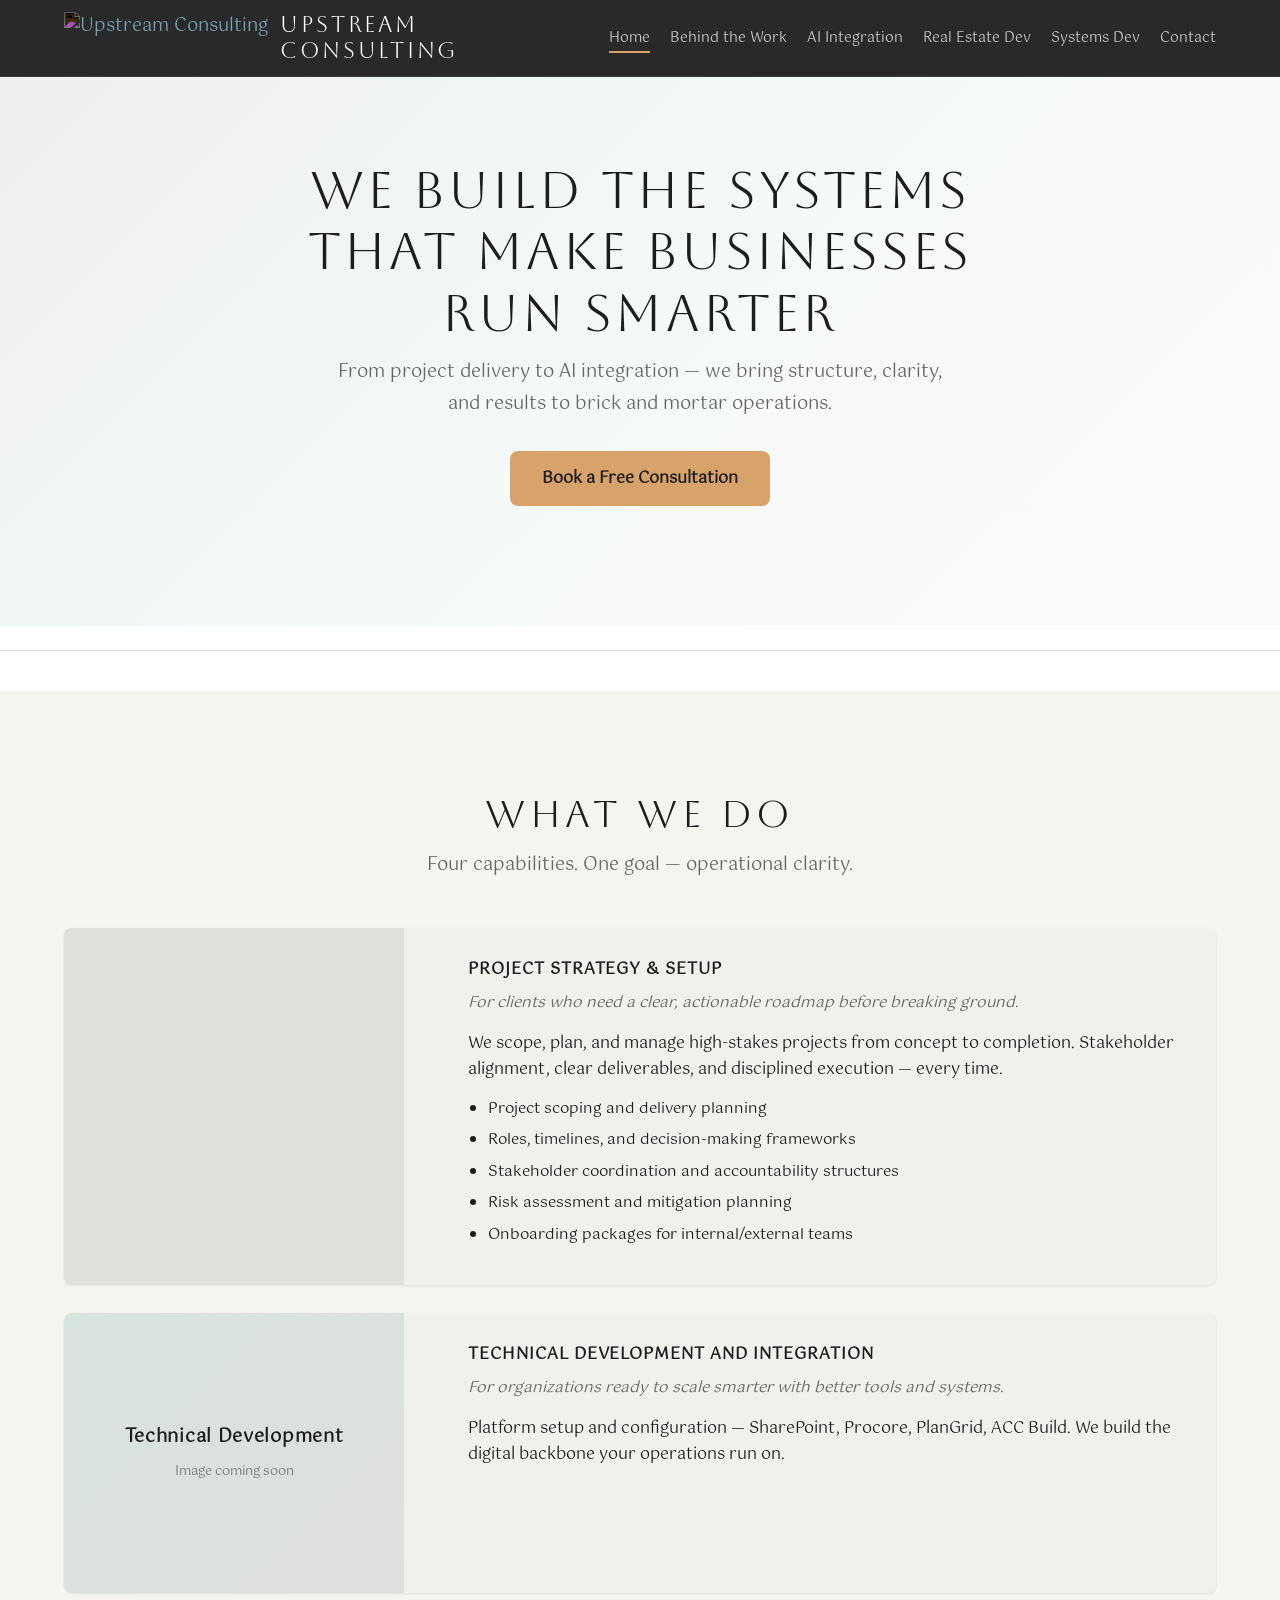
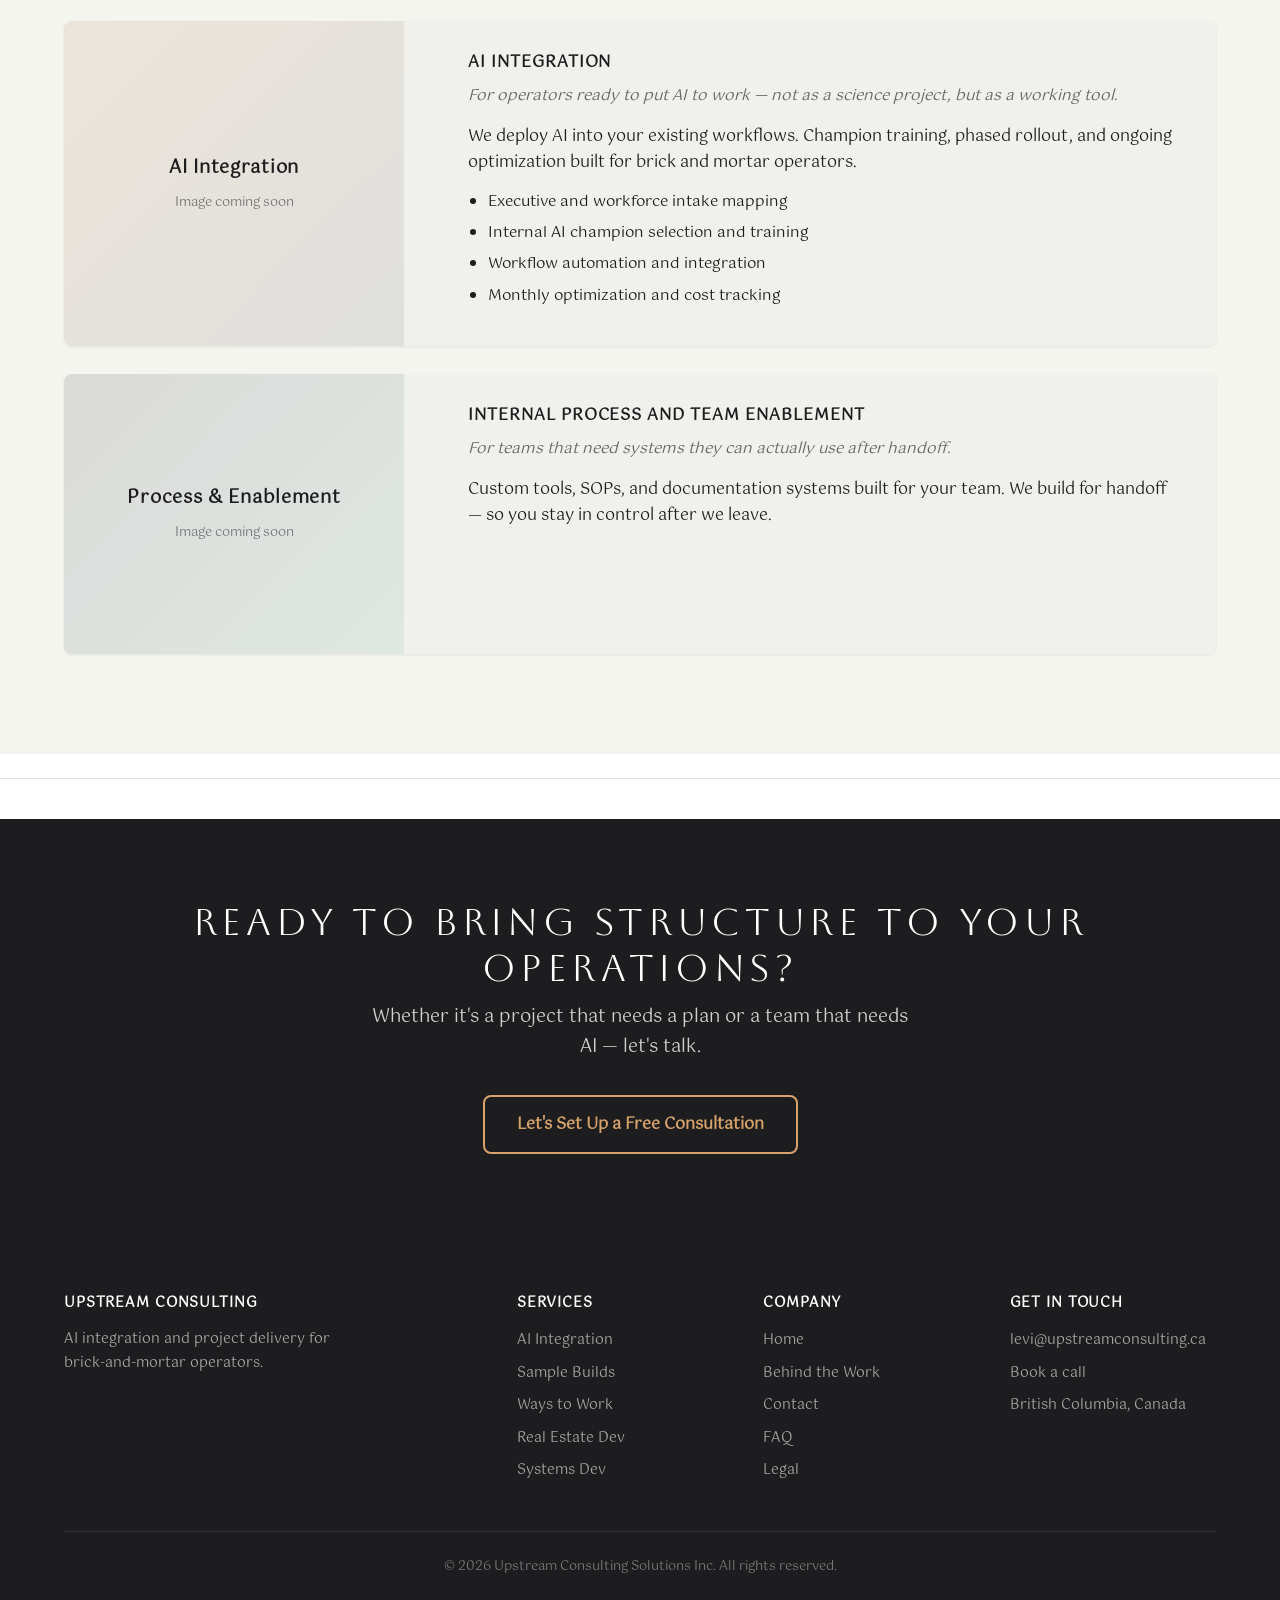
==== commit 1e3cf389: "Rebuild footer: tagline, logical columns, dedupe email, book-a-call, location Replaced the 4-column " ====
--- a/index.html
+++ b/index.html
@@ -162,20 +162,20 @@
       <div class="footer-grid">
         <div class="footer-col">
           <h4>Upstream Consulting</h4>
-          <p><a href="mailto:levi@upstreamconsulting.ca">levi@upstreamconsulting.ca</a></p>
-        </div>
-        <div class="footer-col">
-          <h4>Pages</h4>
+          <p class="footer-tagline">AI integration and project delivery for brick-and-mortar operators.</p>
+        </div>
+        <div class="footer-col">
+          <h4>Services</h4>
+          <a href="/ai-integration/">AI Integration</a>
+          <a href="/sample-builds/">Sample Builds</a>
+          <a href="/ways-to-work/">Ways to Work</a>
+          <a href="/red/">Real Estate Dev</a>
+          <a href="/system-development/">Systems Dev</a>
+        </div>
+        <div class="footer-col">
+          <h4>Company</h4>
           <a href="/">Home</a>
           <a href="/behind-the-work/">Behind the Work</a>
-          <a href="/ai-integration/">AI Integration</a>
-          <a href="/red/">Real Estate Dev</a>
-          <a href="/system-development/">Systems Dev</a>
-          <a href="/sample-builds/">Sample Builds</a>
-          <a href="/ways-to-work/">Ways to Work</a>
-        </div>
-        <div class="footer-col">
-          <h4>More</h4>
           <a href="/contact/">Contact</a>
           <a href="/faqs/">FAQ</a>
           <a href="/legal/">Legal</a>
@@ -183,10 +183,12 @@
         <div class="footer-col">
           <h4>Get in Touch</h4>
           <a href="mailto:levi@upstreamconsulting.ca">levi@upstreamconsulting.ca</a>
+          <a href="https://cal.com/upstream-consulting/60min" target="_blank" rel="noopener">Book a call</a>
+          <p class="footer-meta">British Columbia, Canada</p>
         </div>
       </div>
       <div class="footer-bottom">
-        &copy; Upstream Consulting Solutions Inc. All rights reserved.
+        &copy; 2026 Upstream Consulting Solutions Inc. All rights reserved.
       </div>
     </div>
   </footer>
--- a/styles.css
+++ b/styles.css
@@ -178,12 +178,12 @@
   filter: invert(1);
 }
 .nav-logo span {
-  font-family: 'Syne', sans-serif;
-  font-weight: 700;
-  font-size: .95rem;
-  line-height: 1.08;
+  font-family: 'Aboreto', serif;
+  font-weight: 400;
+  font-size: 1.4rem;
+  line-height: 1.14;
   text-transform: uppercase;
-  letter-spacing: .07em;
+  letter-spacing: .12em;
   color: var(--white);
   white-space: nowrap;
 }
@@ -644,6 +644,17 @@
   margin-bottom: .5rem;
 }
 .footer-col a:hover { color: var(--gold); }
+.footer-tagline {
+  color: rgba(255,255,255,.6);
+  font-size: .92rem;
+  line-height: 1.65;
+  max-width: 30ch;
+}
+.footer-meta {
+  color: rgba(255,255,255,.45);
+  font-size: .85rem;
+  margin-top: .25rem;
+}
 
 .footer-bottom {
   border-top: 1px solid rgba(255,255,255,.1);
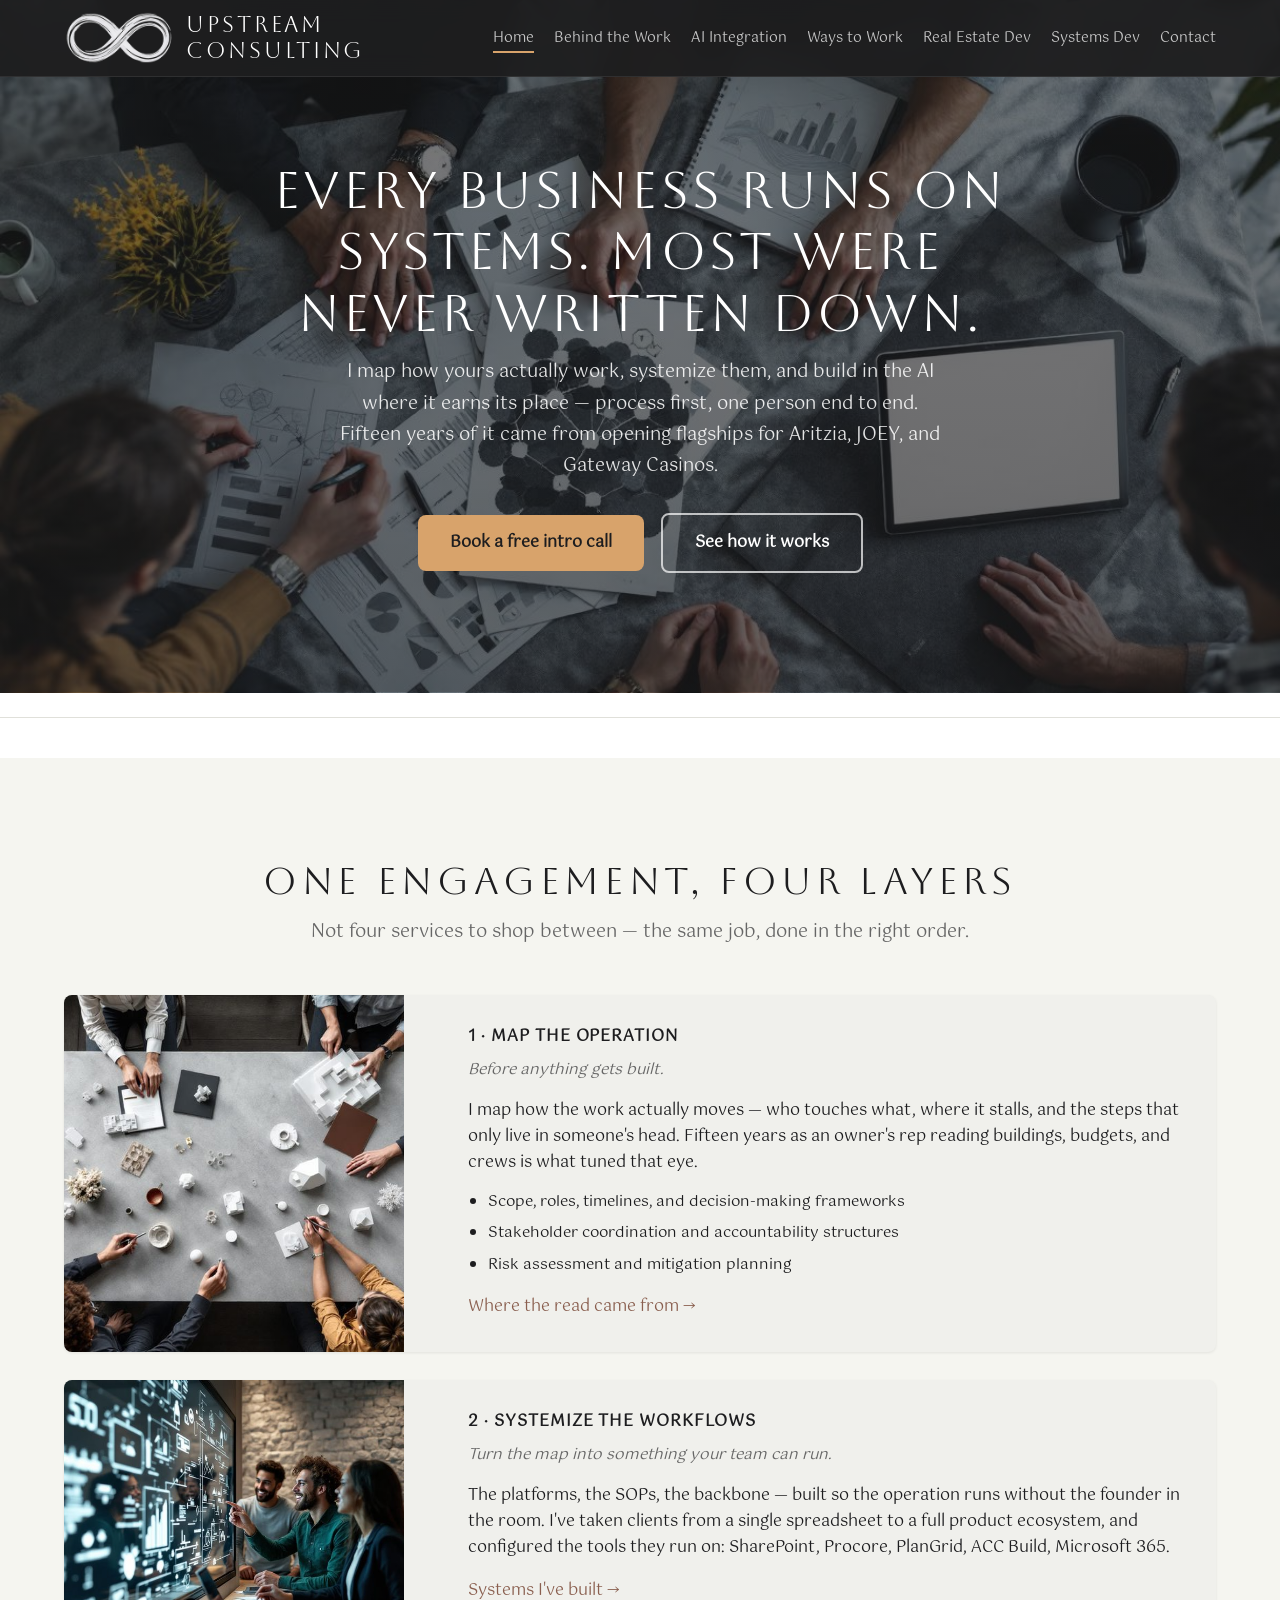
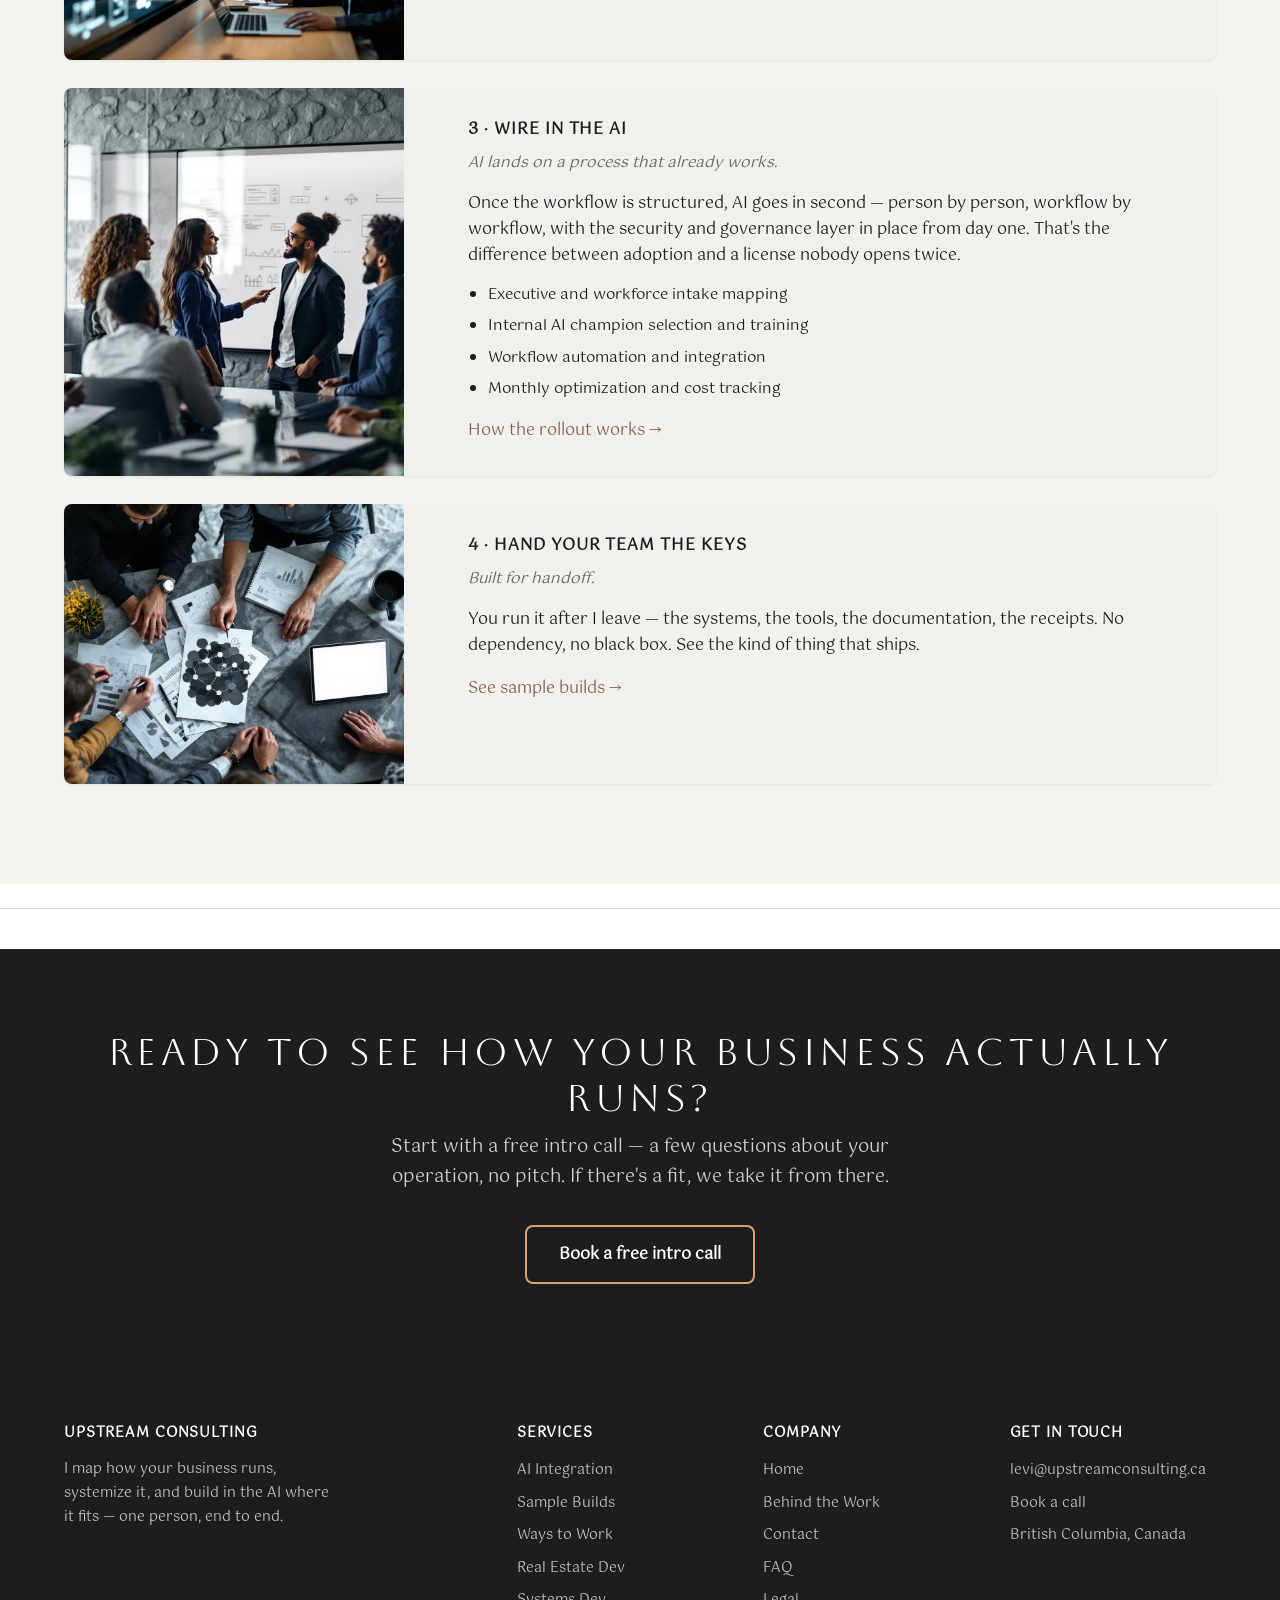
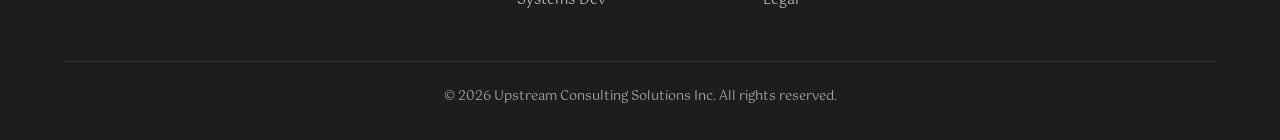
==== commit 8eca229e: "Site refresh: integration positioning, SEO/perf/a11y, hero + service imagery Messaging: homepage rew" ====
--- a/index.html
+++ b/index.html
@@ -3,40 +3,65 @@
 <head>
   <meta charset="UTF-8">
   <meta name="viewport" content="width=device-width, initial-scale=1.0">
-  <title>Upstream Consulting | Project Delivery &amp; AI Integration for Brick &amp; Mortar</title>
-  <meta name="description" content="We build the systems that make businesses run smarter. Project delivery, AI integration, and operational clarity for brick and mortar operators.">
+  <link rel="icon" type="image/png" sizes="32x32" href="/images/favicon-32.png">
+  <link rel="icon" type="image/png" sizes="256x256" href="/images/favicon-256.png">
+  <link rel="apple-touch-icon" href="/images/favicon-256.png">
+  <title>AI &amp; Operations Consultant in BC | Upstream Consulting</title>
+  <meta name="description" content="Every business runs on systems — most were never written down. Upstream maps how yours run, systemizes them, and builds in the AI where it fits. Process first. Based in BC, Canada.">
   <link rel="canonical" href="https://upstreamconsulting.ca/">
 
   <!-- Open Graph -->
   <meta property="og:type" content="website">
-  <meta property="og:title" content="Upstream Consulting | Project Delivery &amp; AI Integration for Brick &amp; Mortar">
-  <meta property="og:description" content="We build the systems that make businesses run smarter. Project delivery, AI integration, and operational clarity for brick and mortar operators.">
+  <meta property="og:title" content="AI &amp; Operations Consultant in BC | Upstream Consulting">
+  <meta property="og:description" content="Every business runs on systems — most were never written down. Upstream maps how yours run, systemizes them, and builds in the AI where it fits. Process first.">
   <meta property="og:url" content="https://upstreamconsulting.ca/">
-  <meta property="og:image" content="https://upstreamconsulting.ca/images/logo-invert-small.png">
+  <meta property="og:image" content="https://upstreamconsulting.ca/images/og-card.jpg">
+  <meta property="og:image:width" content="1200">
+  <meta property="og:image:height" content="630">
   <meta property="og:site_name" content="Upstream Consulting">
 
   <!-- Twitter Card -->
-  <meta name="twitter:card" content="summary">
-  <meta name="twitter:title" content="Upstream Consulting | Project Delivery &amp; AI Integration for Brick &amp; Mortar">
-  <meta name="twitter:description" content="We build the systems that make businesses run smarter. Project delivery, AI integration, and operational clarity for brick and mortar operators.">
-
-  <!-- Organization JSON-LD -->
+  <meta name="twitter:card" content="summary_large_image">
+  <meta name="twitter:image" content="https://upstreamconsulting.ca/images/og-card.jpg">
+  <meta name="twitter:title" content="AI &amp; Operations Consultant in BC | Upstream Consulting">
+  <meta name="twitter:description" content="Every business runs on systems — most were never written down. Upstream maps how yours run, systemizes them, and builds in the AI where it fits. Process first.">
+
+  <!-- ProfessionalService JSON-LD -->
   <script type="application/ld+json">
   {
     "@context": "https://schema.org",
-    "@type": "Organization",
+    "@type": "ProfessionalService",
     "name": "Upstream Consulting",
+    "alternateName": "Upstream Consulting Solutions Inc.",
+    "description": "Operations and AI integration consulting for small and mid-sized businesses in British Columbia, Canada.",
     "url": "https://upstreamconsulting.ca/",
     "email": "levi@upstreamconsulting.ca",
-    "areaServed": "British Columbia",
+    "image": "https://upstreamconsulting.ca/images/og-card.jpg",
+    "logo": "https://upstreamconsulting.ca/images/favicon-256.png",
+    "areaServed": [
+      { "@type": "AdministrativeArea", "name": "British Columbia" },
+      { "@type": "Country", "name": "Canada" }
+    ],
+    "address": {
+      "@type": "PostalAddress",
+      "addressRegion": "BC",
+      "addressCountry": "CA"
+    },
     "founder": {
       "@type": "Person",
       "name": "Levi Dick"
-    }
+    },
+    "knowsAbout": [
+      "AI integration",
+      "operations consulting",
+      "business systems development",
+      "project delivery",
+      "workflow automation"
+    ]
   }
   </script>
 
-  <link rel="stylesheet" href="/styles.css?v=2">
+  <link rel="stylesheet" href="/styles.css?v=4">
 </head>
 <body>
 
@@ -53,6 +78,7 @@
         <li><a href="/">Home</a></li>
         <li><a href="/behind-the-work/">Behind the Work</a></li>
         <li><a href="/ai-integration/">AI Integration</a></li>
+        <li><a href="/ways-to-work/">Ways to Work</a></li>
         <li><a href="/red/">Real Estate Dev</a></li>
         <li><a href="/system-development/">Systems Dev</a></li>
         <li><a href="/contact/">Contact</a></li>
@@ -61,12 +87,12 @@
   </nav>
 
   <!-- Hero -->
-  <!-- TODO: Replace hero-bg gradient with a real background image (construction/office/tech photo at 15% opacity) when available -->
-  <section class="hero hero-overlay hero-bg">
-    <div class="container">
-      <h1>We build the systems that make businesses run smarter</h1>
-      <p>From project delivery to AI integration — we bring structure, clarity, and results to brick and mortar operations.</p>
-      <a href="/contact/" class="btn btn-primary">Book a Free Consultation</a>
+  <section class="hero hero--photo">
+    <div class="container">
+      <h1>Every business runs on systems. Most were never written down.</h1>
+      <p>I map how yours actually work, systemize them, and build in the AI where it earns its place — process first, one person end to end. Fifteen years of it came from opening flagships for Aritzia, JOEY, and Gateway Casinos.</p>
+      <a href="https://cal.com/upstream-consulting/intro-upstream" target="_blank" rel="noopener" class="btn btn-primary">Book a free intro call</a>
+      <a href="/ai-integration/" class="btn btn-outline" style="margin-left:12px;">See how it works</a>
     </div>
   </section>
 
@@ -76,69 +102,62 @@
   <section class="alt-bg" id="main" tabindex="-1">
     <div class="container">
       <div style="text-align:center; margin-bottom:3rem;">
-        <h2>What We Do</h2>
-        <p class="section-sub">Four capabilities. One goal — operational clarity.</p>
+        <h2>One Engagement, Four Layers</h2>
+        <p class="section-sub">Not four services to shop between — the same job, done in the right order.</p>
       </div>
 
       <!-- Service Block 1 — Project Strategy -->
       <div class="service-block" style="margin-bottom:28px;">
-        <div class="service-block-image" style="background-image:url('/images/project-strategy-setup.png');"></div>
-        <div class="service-block-content">
-          <h3>Project Strategy &amp; Setup</h3>
-          <p class="card-italic">For clients who need a clear, actionable roadmap before breaking ground.</p>
-          <p>We scope, plan, and manage high-stakes projects from concept to completion. Stakeholder alignment, clear deliverables, and disciplined execution — every time.</p>
+        <div class="service-block-image" style="background-image:url('/images/service-map.jpg');" role="img" aria-label="Overhead view of a team mapping a project on paper"></div>
+        <div class="service-block-content">
+          <h3>1 &middot; Map the Operation</h3>
+          <p class="card-italic">Before anything gets built.</p>
+          <p>I map how the work actually moves — who touches what, where it stalls, and the steps that only live in someone's head. Fifteen years as an owner's rep reading buildings, budgets, and crews is what tuned that eye.</p>
           <ul>
-            <li>Project scoping and delivery planning</li>
-            <li>Roles, timelines, and decision-making frameworks</li>
+            <li>Scope, roles, timelines, and decision-making frameworks</li>
             <li>Stakeholder coordination and accountability structures</li>
             <li>Risk assessment and mitigation planning</li>
-            <li>Onboarding packages for internal/external teams</li>
           </ul>
+          <p style="margin-top:1rem;"><a href="/red/">Where the read came from &rarr;</a></p>
         </div>
       </div>
 
       <!-- Service Block 2 — Technical Development -->
       <div class="service-block" style="margin-bottom:28px;">
-        <div class="service-block-image placeholder" style="background: linear-gradient(135deg, rgba(74,155,142,0.15) 0%, rgba(26,26,46,0.08) 100%); flex-direction:column; gap:8px;">
-          <span style="font-size:1.1rem; font-weight:700; color:var(--charcoal); letter-spacing:.04em;">Technical Development</span>
-          <span style="font-size:.8rem; color:var(--gray-400);">Image coming soon</span>
-        </div>
-        <div class="service-block-content">
-          <h3>Technical Development and Integration</h3>
-          <p class="card-italic">For organizations ready to scale smarter with better tools and systems.</p>
-          <p>Platform setup and configuration — SharePoint, Procore, PlanGrid, ACC Build. We build the digital backbone your operations run on.</p>
+        <div class="service-block-image" style="background-image:url('/images/service-systemize.jpg');" role="img" aria-label="Team reviewing plans and systems together"></div>
+        <div class="service-block-content">
+          <h3>2 &middot; Systemize the Workflows</h3>
+          <p class="card-italic">Turn the map into something your team can run.</p>
+          <p>The platforms, the SOPs, the backbone — built so the operation runs without the founder in the room. I've taken clients from a single spreadsheet to a full product ecosystem, and configured the tools they run on: SharePoint, Procore, PlanGrid, ACC Build, Microsoft 365.</p>
+          <p style="margin-top:1rem;"><a href="/system-development/">Systems I've built &rarr;</a></p>
         </div>
       </div>
 
       <!-- Service Block 3 — AI Integration -->
       <div class="service-block" style="margin-bottom:28px;">
-        <div class="service-block-image placeholder" style="background: linear-gradient(135deg, rgba(212,165,116,0.15) 0%, rgba(26,26,46,0.08) 100%); flex-direction:column; gap:8px;">
-          <span style="font-size:1.1rem; font-weight:700; color:var(--charcoal); letter-spacing:.04em;">AI Integration</span>
-          <span style="font-size:.8rem; color:var(--gray-400);">Image coming soon</span>
-        </div>
-        <div class="service-block-content">
-          <h3>AI Integration</h3>
-          <p class="card-italic">For operators ready to put AI to work — not as a science project, but as a working tool.</p>
-          <p>We deploy AI into your existing workflows. Champion training, phased rollout, and ongoing optimization built for brick and mortar operators.</p>
+        <div class="service-block-image" style="background-image:url('/images/service-ai.jpg');" role="img" aria-label="Working session with laptops and documents"></div>
+        <div class="service-block-content">
+          <h3>3 &middot; Wire in the AI</h3>
+          <p class="card-italic">AI lands on a process that already works.</p>
+          <p>Once the workflow is structured, AI goes in second — person by person, workflow by workflow, with the security and governance layer in place from day one. That's the difference between adoption and a license nobody opens twice.</p>
           <ul>
             <li>Executive and workforce intake mapping</li>
             <li>Internal AI champion selection and training</li>
             <li>Workflow automation and integration</li>
             <li>Monthly optimization and cost tracking</li>
           </ul>
+          <p style="margin-top:1rem;"><a href="/ai-integration/">How the rollout works &rarr;</a></p>
         </div>
       </div>
 
       <!-- Service Block 4 — Process & Enablement -->
       <div class="service-block">
-        <div class="service-block-image placeholder" style="background: linear-gradient(135deg, rgba(26,26,46,0.1) 0%, rgba(74,155,142,0.1) 100%); flex-direction:column; gap:8px;">
-          <span style="font-size:1.1rem; font-weight:700; color:var(--charcoal); letter-spacing:.04em;">Process &amp; Enablement</span>
-          <span style="font-size:.8rem; color:var(--gray-400);">Image coming soon</span>
-        </div>
-        <div class="service-block-content">
-          <h3>Internal Process and Team Enablement</h3>
-          <p class="card-italic">For teams that need systems they can actually use after handoff.</p>
-          <p>Custom tools, SOPs, and documentation systems built for your team. We build for handoff — so you stay in control after we leave.</p>
+        <div class="service-block-image" style="background-image:url('/images/hero-home.jpg');" role="img" aria-label="Team collaborating over a shared workspace"></div>
+        <div class="service-block-content">
+          <h3>4 &middot; Hand Your Team the Keys</h3>
+          <p class="card-italic">Built for handoff.</p>
+          <p>You run it after I leave — the systems, the tools, the documentation, the receipts. No dependency, no black box. See the kind of thing that ships.</p>
+          <p style="margin-top:1rem;"><a href="/sample-builds/">See sample builds &rarr;</a></p>
         </div>
       </div>
 
@@ -150,9 +169,9 @@
   <!-- CTA -->
   <section class="dark-section cta-section">
     <div class="container">
-      <h2>Ready to bring structure to your operations?</h2>
-      <p>Whether it's a project that needs a plan or a team that needs AI — let's talk.</p>
-      <a href="/contact/" class="btn btn-outline">Let's Set Up a Free Consultation</a>
+      <h2>Ready to see how your business actually runs?</h2>
+      <p>Start with a free intro call — a few questions about your operation, no pitch. If there's a fit, we take it from there.</p>
+      <a href="https://cal.com/upstream-consulting/intro-upstream" target="_blank" rel="noopener" class="btn btn-outline">Book a free intro call</a>
     </div>
   </section>
 
@@ -162,7 +181,7 @@
       <div class="footer-grid">
         <div class="footer-col">
           <h4>Upstream Consulting</h4>
-          <p class="footer-tagline">AI integration and project delivery for brick-and-mortar operators.</p>
+          <p class="footer-tagline">I map how your business runs, systemize it, and build in the AI where it fits — one person, end to end.</p>
         </div>
         <div class="footer-col">
           <h4>Services</h4>
@@ -183,7 +202,7 @@
         <div class="footer-col">
           <h4>Get in Touch</h4>
           <a href="mailto:levi@upstreamconsulting.ca">levi@upstreamconsulting.ca</a>
-          <a href="https://cal.com/upstream-consulting/60min" target="_blank" rel="noopener">Book a call</a>
+          <a href="https://cal.com/upstream-consulting/intro-upstream" target="_blank" rel="noopener">Book a call</a>
           <p class="footer-meta">British Columbia, Canada</p>
         </div>
       </div>
@@ -258,5 +277,6 @@
   document.addEventListener('keydown', function(e){ if (e.key === 'Escape') closeAll(); });
 })();
 </script>
+<script src="/site-enhance.js" defer></script>
 </body>
 </html>
--- a/styles.css
+++ b/styles.css
@@ -2,7 +2,22 @@
    Upstream Consulting — Shared Styles
    ============================================ */
 
-@import url('https://fonts.googleapis.com/css2?family=Aboreto&family=Gotu&family=Syne:wght@400;500;600;700;800&display=swap');
+/* Self-hosted brand fonts — no third-party (Google Fonts) request, no visitor-IP egress */
+@font-face {
+  font-family: 'Aboreto';
+  src: url('/fonts/Aboreto-Regular.woff2') format('woff2');
+  font-weight: 400; font-style: normal; font-display: swap;
+}
+@font-face {
+  font-family: 'Gotu';
+  src: url('/fonts/Gotu-Regular.woff2') format('woff2');
+  font-weight: 400; font-style: normal; font-display: swap;
+}
+@font-face {
+  font-family: 'Syne';
+  src: url('/fonts/Syne-VariableFont_wght.woff2') format('woff2-variations');
+  font-weight: 400 800; font-style: normal; font-display: swap;
+}
 
 /* --- Reset & Base --- */
 *, *::before, *::after {
@@ -385,6 +400,10 @@
 .dark-section h3 { color: var(--white); }
 .dark-section p { color: rgba(255,255,255,.8); }
 .dark-section a { color: var(--gold); }
+/* buttons keep their own text color inside dark sections */
+.dark-section a.btn-primary { color: var(--charcoal); }
+.dark-section a.btn-outline { color: var(--white); }
+.dark-section a.btn-outline:hover { color: var(--charcoal); }
 
 .alt-bg { background: var(--off-white); }
 
@@ -639,19 +658,19 @@
 .footer-col p,
 .footer-col a {
   font-size: .9rem;
-  color: rgba(255,255,255,.6);
+  color: rgba(255,255,255,.72);
   display: block;
   margin-bottom: .5rem;
 }
 .footer-col a:hover { color: var(--gold); }
 .footer-tagline {
-  color: rgba(255,255,255,.6);
+  color: rgba(255,255,255,.72);
   font-size: .92rem;
   line-height: 1.65;
   max-width: 30ch;
 }
 .footer-meta {
-  color: rgba(255,255,255,.45);
+  color: rgba(255,255,255,.68);
   font-size: .85rem;
   margin-top: .25rem;
 }
@@ -661,7 +680,7 @@
   padding-top: 24px;
   font-size: .8rem;
   text-align: center;
-  color: rgba(255,255,255,.4);
+  color: rgba(255,255,255,.62);
 }
 
 /* --- Back to Top --- */
@@ -918,6 +937,8 @@
   }
 
   .contact-grid { grid-template-columns: 1fr; }
+  /* Booking card ahead of the long form on mobile — higher-intent action first */
+  .contact-grid > div:last-child { order: -1; }
   .cards-grid-3 { grid-template-columns: 1fr; }
   .bio-layout { flex-direction: column; align-items: center; }
   .bio-headshot { flex: 0 0 auto; width: 160px; height: 210px; }
@@ -933,3 +954,75 @@
   .container { padding: 0 16px; }
   .btn { padding: 12px 24px; font-size: .95rem; }
 }
+
+/* ============================================
+   Signature motion — orb glow behind heroes
+   (pure CSS, mirrors the ways-to-work header orb)
+   ============================================ */
+.hero { position: relative; overflow: hidden; }
+.hero > .container { position: relative; z-index: 1; }
+
+/* Homepage photo hero — full-bleed image with charcoal wash for legibility */
+.hero--photo {
+  background-image: linear-gradient(rgba(29,29,31,.58) 0%, rgba(29,29,31,.68) 100%), url('/images/hero-home.jpg');
+  background-size: cover;
+  background-position: center;
+}
+.hero--photo h1 { color: #fff; }
+.hero--photo p { color: rgba(255,255,255,.88); }
+.hero--photo::before, .hero--photo::after { display: none; } /* photo replaces the orb glow */
+.hero--photo .btn-outline { color: #fff; border-color: rgba(255,255,255,.7); }
+.hero--photo .btn-outline:hover { background: #fff; color: var(--charcoal); border-color: #fff; }
+
+.hero::before {
+  content: '';
+  position: absolute;
+  top: -160px; right: -120px;
+  width: 480px; height: 480px;
+  border-radius: 50%;
+  pointer-events: none;
+  background: radial-gradient(circle, rgba(165,118,99,.10) 0%, transparent 70%);
+}
+.hero::after {
+  content: '';
+  position: absolute;
+  bottom: -180px; left: -140px;
+  width: 420px; height: 420px;
+  border-radius: 50%;
+  pointer-events: none;
+  background: radial-gradient(circle, rgba(91,122,94,.07) 0%, transparent 70%);
+}
+.hero-band::before {
+  content: '';
+  position: absolute;
+  top: -120px; right: -100px;
+  width: 360px; height: 360px;
+  border-radius: 50%;
+  pointer-events: none;
+  z-index: 0;
+  background: radial-gradient(circle, rgba(216,163,107,.16) 0%, transparent 70%);
+}
+
+/* Scroll-reveal — sections fade up as they enter view (JS adds .is-visible) */
+.reveal {
+  opacity: 0;
+  transform: translateY(18px);
+  transition: opacity .6s ease, transform .6s ease;
+}
+.reveal.is-visible {
+  opacity: 1;
+  transform: none;
+}
+
+/* ============================================
+   Reduced motion — honour the OS preference
+   ============================================ */
+@media (prefers-reduced-motion: reduce) {
+  html { scroll-behavior: auto; }
+  *, *::before, *::after {
+    animation-duration: .01ms !important;
+    animation-iteration-count: 1 !important;
+    transition-duration: .01ms !important;
+  }
+  .reveal { opacity: 1 !important; transform: none !important; }
+}
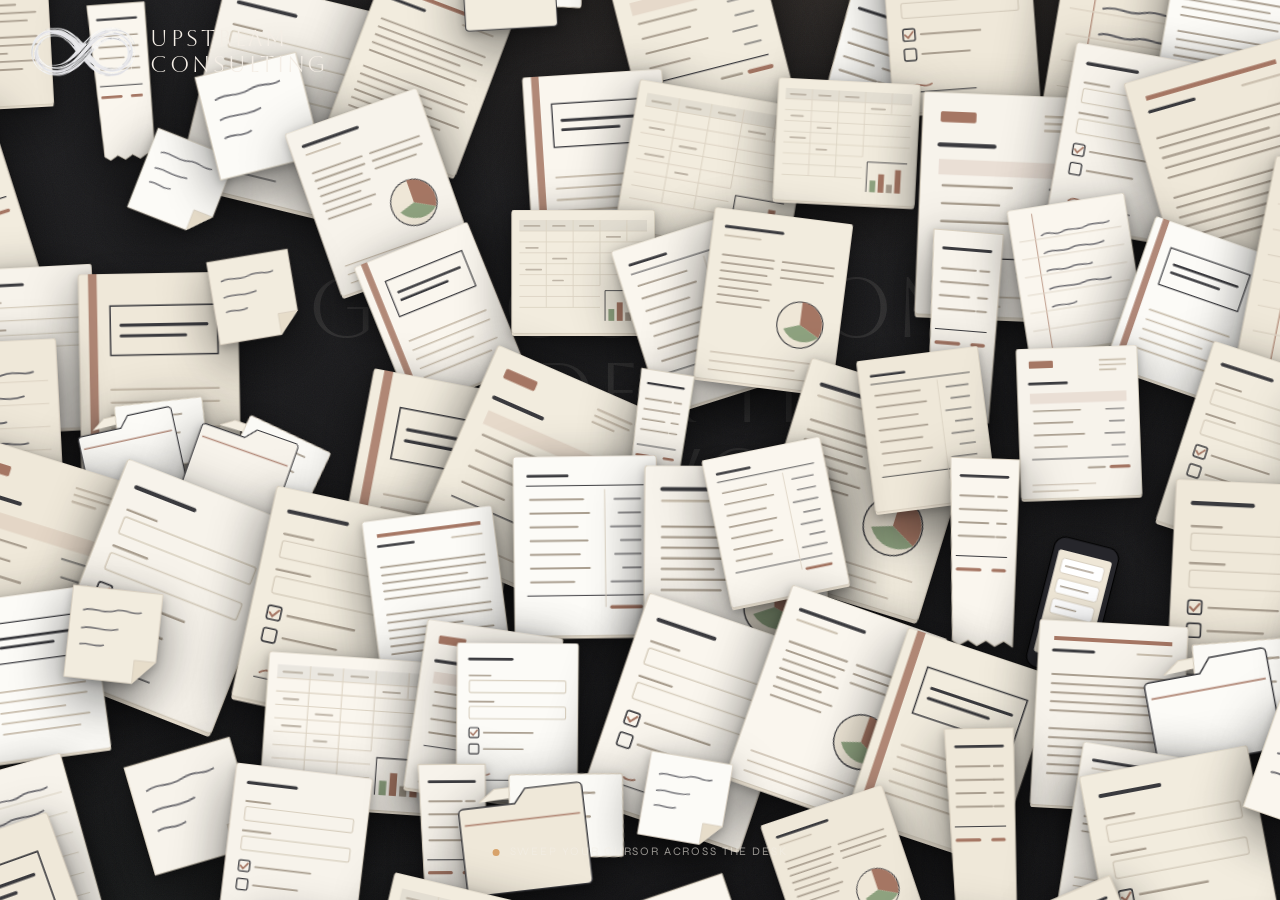
==== commit 13f1cede: "Restructure: splash landing at / → homepage at /home/ - / is now a clean splash landing (interactive" ====
--- a/index.html
+++ b/index.html
@@ -62,221 +62,67 @@
   </script>
 
   <link rel="stylesheet" href="/styles.css?v=4">
+  <style>
+    /* Splash landing "clear the desk" hero — page-scoped */
+    .ai-desk{position:relative;min-height:100vh;overflow:hidden;isolation:isolate;cursor:crosshair;
+      background:radial-gradient(1200px 600px at 70% -10%, rgba(216,163,107,.10), transparent 60%),
+      radial-gradient(900px 500px at 0% 110%, rgba(91,122,94,.08), transparent 60%),
+      linear-gradient(180deg,#1d1d1f,#141416);}
+    .ai-desk::after{content:"";position:absolute;inset:0;z-index:0;pointer-events:none;opacity:.05;
+      background-image:url("data:image/svg+xml;utf8,<svg xmlns='http://www.w3.org/2000/svg' width='200' height='200'><filter id='n'><feTurbulence type='fractalNoise' baseFrequency='0.9' numOctaves='2'/></filter><rect width='100%25' height='100%25' filter='url(%23n)'/></svg>");}
+    .ai-reveal{position:absolute;inset:0;z-index:1;display:flex;flex-direction:column;align-items:center;justify-content:center;text-align:center;padding:120px 24px 48px;}
+    .ai-reveal .eyebrow{font-family:'Syne',sans-serif;font-size:.72rem;font-weight:600;letter-spacing:.22em;text-transform:uppercase;color:#D8A36B;margin-bottom:18px;opacity:0;transform:translateY(8px);transition:opacity .8s ease,transform .8s ease;}
+    .ai-reveal h1{font-family:'Aboreto',Georgia,serif;font-size:clamp(38px,7vw,84px);line-height:1.02;letter-spacing:.01em;color:#F4EEE6;max-width:16ch;margin:0 auto;text-transform:none;opacity:.1;transition:opacity .6s ease;}
+    .ai-reveal .lead{margin-top:22px;max-width:560px;font-size:1.05rem;color:rgba(244,238,230,.86);opacity:0;transform:translateY(10px);transition:opacity .8s ease .1s,transform .8s ease .1s;}
+    .ai-reveal .cta{margin-top:32px;display:flex;gap:14px;flex-wrap:wrap;justify-content:center;opacity:0;transform:translateY(10px);transition:opacity .8s ease .2s,transform .8s ease .2s;pointer-events:none;}
+    .ai-reveal.cleared .eyebrow,.ai-reveal.cleared .lead,.ai-reveal.cleared .cta{opacity:1;transform:none;}
+    .ai-reveal.cleared .cta{pointer-events:auto;}
+    .ai-reveal.cleared h1{opacity:1;}
+    .ai-clutter{position:absolute;inset:0;z-index:2;pointer-events:none;}
+    .ai-item{position:absolute;transition:transform .85s cubic-bezier(.22,.61,.36,1),opacity .8s ease;will-change:transform,opacity;filter:drop-shadow(0 16px 26px rgba(0,0,0,.42)) drop-shadow(0 3px 5px rgba(0,0,0,.3));}
+    .ai-item svg{display:block;width:100%;height:auto;}
+    .ai-item.gone{opacity:0;}
+    .ai-hint{position:absolute;left:50%;bottom:38px;transform:translateX(-50%);z-index:3;font-family:'Syne',sans-serif;font-size:.72rem;letter-spacing:.16em;text-transform:uppercase;color:rgba(244,238,230,.6);display:flex;align-items:center;gap:10px;transition:opacity .5s ease;}
+    .ai-hint .dot{width:7px;height:7px;border-radius:50%;background:#D8A36B;animation:aipulse 1.6s ease-in-out infinite;}
+    @keyframes aipulse{0%,100%{opacity:.4;transform:scale(1);}50%{opacity:1;transform:scale(1.5);}}
+    .ai-hint.hide{opacity:0;}
+    .ai-reveal .cta .btn-outline{color:#fff;border-color:rgba(255,255,255,.5);}
+    .ai-reveal .cta .btn-outline:hover{background:#fff;color:var(--charcoal);border-color:#fff;}
+
+    /* Splash logo — minimal masthead, no nav menu */
+    .splash-logo{position:fixed;top:26px;left:28px;z-index:10;display:flex;align-items:center;gap:12px;text-decoration:none;}
+    .splash-logo img{height:52px;width:auto;filter:invert(1);}
+    .splash-logo span{font-family:'Aboreto',serif;font-weight:400;font-size:1.4rem;line-height:1.14;text-transform:uppercase;letter-spacing:.12em;color:#F4EEE6;white-space:nowrap;}
+    .splash-logo:hover span{color:#D8A36B;}
+    @media (max-width:900px){.ai-reveal{padding-top:120px;}.splash-logo{top:18px;left:18px;}.splash-logo img{height:42px;}.splash-logo span{font-size:1.15rem;}}
+    @media (prefers-reduced-motion:reduce){.ai-item{transition:none;}.ai-reveal .eyebrow,.ai-reveal .lead,.ai-reveal .cta{transition:none;}}
+  </style>
 </head>
 <body>
 
   <a href="#main" class="skip-link">Skip to content</a>
 
-  <!-- Navigation -->
-  <nav class="nav" id="nav" aria-label="Main navigation">
-    <div class="nav-inner">
-      <a href="/" class="nav-logo"><img src="/images/logo-symbol.png" alt="Upstream Consulting"><span>Upstream<br>Consulting</span></a>
-      <button class="hamburger" id="hamburger" aria-label="Toggle menu" aria-expanded="false">
-        <span></span><span></span><span></span>
-      </button>
-      <ul class="nav-links" id="navLinks">
-        <li><a href="/">Home</a></li>
-        <li><a href="/behind-the-work/">Behind the Work</a></li>
-        <li><a href="/ai-integration/">AI Integration</a></li>
-        <li><a href="/ways-to-work/">Ways to Work</a></li>
-        <li><a href="/red/">Real Estate Dev</a></li>
-        <li><a href="/system-development/">Systems Dev</a></li>
-        <li><a href="/contact/">Contact</a></li>
-      </ul>
+  <!-- Splash masthead — logo only, no nav (deliberate: maximize first impression) -->
+  <a href="/" class="splash-logo" aria-label="Upstream Consulting — home">
+    <img src="/images/logo-symbol.png" alt="Upstream Consulting">
+    <span>Upstream<br>Consulting</span>
+  </a>
+
+  <!-- Hero — clear the desk -->
+  <section class="ai-desk" id="ai-desk">
+    <div class="ai-reveal" id="aiReveal">
+      <a id="main" tabindex="-1"></a>
+      <div class="eyebrow">Operations + AI Consulting</div>
+      <h1>Get out from under the paperwork.</h1>
+      <p class="lead">Every business runs on systems — most were never written down. Upstream maps how yours actually run, systemizes them, and builds in the AI where it earns its place. Process first, based in BC.</p>
+      <div class="cta">
+        <a class="btn btn-primary" href="/home/">Learn more</a>
+      </div>
     </div>
-  </nav>
-
-  <!-- Hero -->
-  <section class="hero hero--photo">
-    <div class="container">
-      <h1>Every business runs on systems. Most were never written down.</h1>
-      <p>I map how yours actually work, systemize them, and build in the AI where it earns its place — process first, one person end to end. Fifteen years of it came from opening flagships for Aritzia, JOEY, and Gateway Casinos.</p>
-      <a href="https://cal.com/upstream-consulting/intro-upstream" target="_blank" rel="noopener" class="btn btn-primary">Book a free intro call</a>
-      <a href="/ai-integration/" class="btn btn-outline" style="margin-left:12px;">See how it works</a>
-    </div>
+    <div class="ai-clutter" id="aiClutter" aria-hidden="true"></div>
+    <div class="ai-hint" id="aiHint"><span class="dot"></span> Sweep your cursor across the desk</div>
   </section>
 
-  <div class="section-divider"></div>
-
-  <!-- Services -->
-  <section class="alt-bg" id="main" tabindex="-1">
-    <div class="container">
-      <div style="text-align:center; margin-bottom:3rem;">
-        <h2>One Engagement, Four Layers</h2>
-        <p class="section-sub">Not four services to shop between — the same job, done in the right order.</p>
-      </div>
-
-      <!-- Service Block 1 — Project Strategy -->
-      <div class="service-block" style="margin-bottom:28px;">
-        <div class="service-block-image" style="background-image:url('/images/service-map.jpg');" role="img" aria-label="Overhead view of a team mapping a project on paper"></div>
-        <div class="service-block-content">
-          <h3>1 &middot; Map the Operation</h3>
-          <p class="card-italic">Before anything gets built.</p>
-          <p>I map how the work actually moves — who touches what, where it stalls, and the steps that only live in someone's head. Fifteen years as an owner's rep reading buildings, budgets, and crews is what tuned that eye.</p>
-          <ul>
-            <li>Scope, roles, timelines, and decision-making frameworks</li>
-            <li>Stakeholder coordination and accountability structures</li>
-            <li>Risk assessment and mitigation planning</li>
-          </ul>
-          <p style="margin-top:1rem;"><a href="/red/">Where the read came from &rarr;</a></p>
-        </div>
-      </div>
-
-      <!-- Service Block 2 — Technical Development -->
-      <div class="service-block" style="margin-bottom:28px;">
-        <div class="service-block-image" style="background-image:url('/images/service-systemize.jpg');" role="img" aria-label="Team reviewing plans and systems together"></div>
-        <div class="service-block-content">
-          <h3>2 &middot; Systemize the Workflows</h3>
-          <p class="card-italic">Turn the map into something your team can run.</p>
-          <p>The platforms, the SOPs, the backbone — built so the operation runs without the founder in the room. I've taken clients from a single spreadsheet to a full product ecosystem, and configured the tools they run on: SharePoint, Procore, PlanGrid, ACC Build, Microsoft 365.</p>
-          <p style="margin-top:1rem;"><a href="/system-development/">Systems I've built &rarr;</a></p>
-        </div>
-      </div>
-
-      <!-- Service Block 3 — AI Integration -->
-      <div class="service-block" style="margin-bottom:28px;">
-        <div class="service-block-image" style="background-image:url('/images/service-ai.jpg');" role="img" aria-label="Working session with laptops and documents"></div>
-        <div class="service-block-content">
-          <h3>3 &middot; Wire in the AI</h3>
-          <p class="card-italic">AI lands on a process that already works.</p>
-          <p>Once the workflow is structured, AI goes in second — person by person, workflow by workflow, with the security and governance layer in place from day one. That's the difference between adoption and a license nobody opens twice.</p>
-          <ul>
-            <li>Executive and workforce intake mapping</li>
-            <li>Internal AI champion selection and training</li>
-            <li>Workflow automation and integration</li>
-            <li>Monthly optimization and cost tracking</li>
-          </ul>
-          <p style="margin-top:1rem;"><a href="/ai-integration/">How the rollout works &rarr;</a></p>
-        </div>
-      </div>
-
-      <!-- Service Block 4 — Process & Enablement -->
-      <div class="service-block">
-        <div class="service-block-image" style="background-image:url('/images/hero-home.jpg');" role="img" aria-label="Team collaborating over a shared workspace"></div>
-        <div class="service-block-content">
-          <h3>4 &middot; Hand Your Team the Keys</h3>
-          <p class="card-italic">Built for handoff.</p>
-          <p>You run it after I leave — the systems, the tools, the documentation, the receipts. No dependency, no black box. See the kind of thing that ships.</p>
-          <p style="margin-top:1rem;"><a href="/sample-builds/">See sample builds &rarr;</a></p>
-        </div>
-      </div>
-
-    </div>
-  </section>
-
-  <div class="section-divider"></div>
-
-  <!-- CTA -->
-  <section class="dark-section cta-section">
-    <div class="container">
-      <h2>Ready to see how your business actually runs?</h2>
-      <p>Start with a free intro call — a few questions about your operation, no pitch. If there's a fit, we take it from there.</p>
-      <a href="https://cal.com/upstream-consulting/intro-upstream" target="_blank" rel="noopener" class="btn btn-outline">Book a free intro call</a>
-    </div>
-  </section>
-
-  <!-- Footer -->
-  <footer class="site-footer">
-    <div class="container">
-      <div class="footer-grid">
-        <div class="footer-col">
-          <h4>Upstream Consulting</h4>
-          <p class="footer-tagline">I map how your business runs, systemize it, and build in the AI where it fits — one person, end to end.</p>
-        </div>
-        <div class="footer-col">
-          <h4>Services</h4>
-          <a href="/ai-integration/">AI Integration</a>
-          <a href="/sample-builds/">Sample Builds</a>
-          <a href="/ways-to-work/">Ways to Work</a>
-          <a href="/red/">Real Estate Dev</a>
-          <a href="/system-development/">Systems Dev</a>
-        </div>
-        <div class="footer-col">
-          <h4>Company</h4>
-          <a href="/">Home</a>
-          <a href="/behind-the-work/">Behind the Work</a>
-          <a href="/contact/">Contact</a>
-          <a href="/faqs/">FAQ</a>
-          <a href="/legal/">Legal</a>
-        </div>
-        <div class="footer-col">
-          <h4>Get in Touch</h4>
-          <a href="mailto:levi@upstreamconsulting.ca">levi@upstreamconsulting.ca</a>
-          <a href="https://cal.com/upstream-consulting/intro-upstream" target="_blank" rel="noopener">Book a call</a>
-          <p class="footer-meta">British Columbia, Canada</p>
-        </div>
-      </div>
-      <div class="footer-bottom">
-        &copy; 2026 Upstream Consulting Solutions Inc. All rights reserved.
-      </div>
-    </div>
-  </footer>
-
-  <!-- Back to Top -->
-  <button class="back-to-top" id="backToTop" aria-label="Back to top">&uarr;</button>
-
-  <!-- Minimal JS: hamburger + back-to-top + nav shadow -->
-  <script>
-    const hamburger = document.getElementById('hamburger');
-    const navLinks = document.getElementById('navLinks');
-    hamburger.addEventListener('click', () => {
-      const open = hamburger.classList.toggle('open');
-      navLinks.classList.toggle('open');
-      hamburger.setAttribute('aria-expanded', open ? 'true' : 'false');
-    });
-
-    // Close menu on link click (mobile)
-    navLinks.querySelectorAll('a').forEach(link => {
-      link.addEventListener('click', () => {
-        hamburger.classList.remove('open');
-        navLinks.classList.remove('open');
-        hamburger.setAttribute('aria-expanded', 'false');
-      });
-    });
-
-    // Back to top
-    const backToTop = document.getElementById('backToTop');
-    window.addEventListener('scroll', () => {
-      backToTop.classList.toggle('visible', window.scrollY > 400);
-      document.getElementById('nav').classList.toggle('scrolled', window.scrollY > 10);
-    });
-    backToTop.addEventListener('click', () => {
-      window.scrollTo({ top: 0, behavior: 'smooth' });
-    });
-
-  </script>
-
-<script>
-(function(){
-  var norm = location.pathname.replace(/index\.html$/,'');
-  if (norm === '') norm = '/';
-  document.querySelectorAll('#navLinks a[href]').forEach(function(a){
-    if (a.getAttribute('href') === norm) {
-      a.classList.add('active');
-      var dd = a.closest('.dropdown');
-      if (dd) { var p = dd.closest('.has-dropdown'); if (p) { var pa = p.querySelector(':scope > a'); if (pa) pa.classList.add('active'); } }
-    }
-  });
-})();
-</script>
-<script>
-(function(){
-  function closeAll(){ document.querySelectorAll('.has-dropdown.open').forEach(function(li){ li.classList.remove('open'); var a=li.querySelector('a'); if(a) a.setAttribute('aria-expanded','false'); }); }
-  document.querySelectorAll('.has-dropdown > a').forEach(function(t){
-    t.addEventListener('click', function(e){
-      if (window.innerWidth > 900) {
-        e.preventDefault();
-        var li = t.parentElement;
-        var willOpen = !li.classList.contains('open');
-        closeAll();
-        if (willOpen) { li.classList.add('open'); t.setAttribute('aria-expanded','true'); }
-      }
-    });
-  });
-  document.addEventListener('click', function(e){ if (!e.target.closest('.has-dropdown')) closeAll(); });
-  document.addEventListener('keydown', function(e){ if (e.key === 'Escape') closeAll(); });
-})();
-</script>
-<script src="/site-enhance.js" defer></script>
+  <script src="/ai-hero.js" defer></script>
 </body>
 </html>
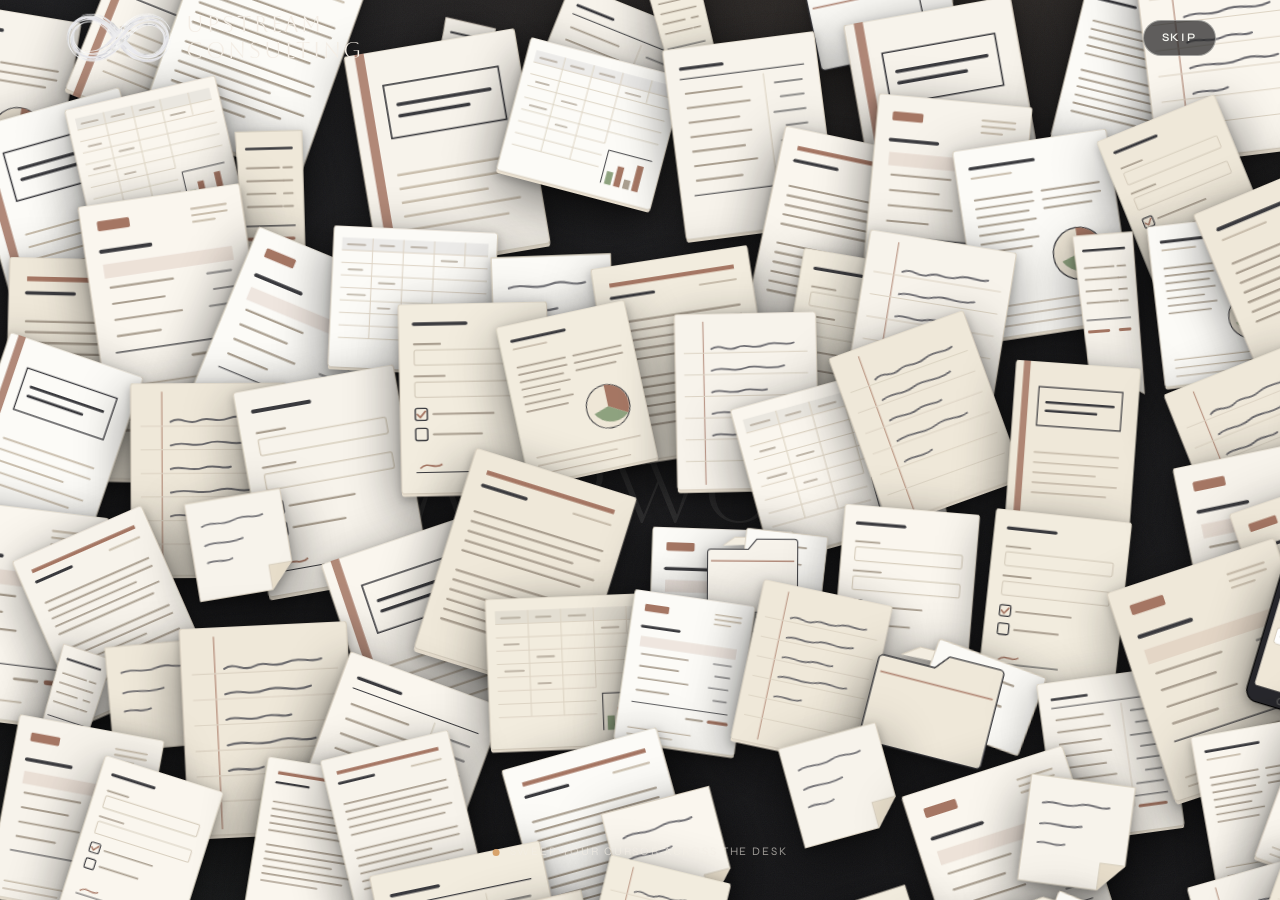
==== commit 06945329: "Website rework for contractors and trades (test branch) New home, Work, AI for Your Team, Ways to Wo" ====
--- a/index.html
+++ b/index.html
@@ -3,17 +3,25 @@
 <head>
   <meta charset="UTF-8">
   <meta name="viewport" content="width=device-width, initial-scale=1.0">
+  <script>
+    /* Seen the desk already this browser session? Go straight to the home page. Add ?replay to watch it again. */
+    (function(){
+      try {
+        if (sessionStorage.getItem('upstreamDeskSeen') && !/[?&]replay\b/.test(location.search)) location.replace('/home/');
+      } catch (e) {}
+    })();
+  </script>
   <link rel="icon" type="image/png" sizes="32x32" href="/images/favicon-32.png">
   <link rel="icon" type="image/png" sizes="256x256" href="/images/favicon-256.png">
   <link rel="apple-touch-icon" href="/images/favicon-256.png">
   <title>AI &amp; Operations Consultant in BC | Upstream Consulting</title>
-  <meta name="description" content="Every business runs on systems — most were never written down. Upstream maps how yours run, systemizes them, and builds in the AI where it fits. Process first. Based in BC, Canada.">
+  <meta name="description" content="Every business runs on systems. Most were never written down. Upstream maps how yours run, systemizes them, and builds in the AI where it fits. Process first. Based in BC, Canada.">
   <link rel="canonical" href="https://upstreamconsulting.ca/">
 
   <!-- Open Graph -->
   <meta property="og:type" content="website">
   <meta property="og:title" content="AI &amp; Operations Consultant in BC | Upstream Consulting">
-  <meta property="og:description" content="Every business runs on systems — most were never written down. Upstream maps how yours run, systemizes them, and builds in the AI where it fits. Process first.">
+  <meta property="og:description" content="Every business runs on systems. Most were never written down. Upstream maps how yours run, systemizes them, and builds in the AI where it fits. Process first.">
   <meta property="og:url" content="https://upstreamconsulting.ca/">
   <meta property="og:image" content="https://upstreamconsulting.ca/images/og-card.jpg">
   <meta property="og:image:width" content="1200">
@@ -24,7 +32,7 @@
   <meta name="twitter:card" content="summary_large_image">
   <meta name="twitter:image" content="https://upstreamconsulting.ca/images/og-card.jpg">
   <meta name="twitter:title" content="AI &amp; Operations Consultant in BC | Upstream Consulting">
-  <meta name="twitter:description" content="Every business runs on systems — most were never written down. Upstream maps how yours run, systemizes them, and builds in the AI where it fits. Process first.">
+  <meta name="twitter:description" content="Every business runs on systems. Most were never written down. Upstream maps how yours run, systemizes them, and builds in the AI where it fits. Process first.">
 
   <!-- ProfessionalService JSON-LD -->
   <script type="application/ld+json">
@@ -33,7 +41,7 @@
     "@type": "ProfessionalService",
     "name": "Upstream Consulting",
     "alternateName": "Upstream Consulting Solutions Inc.",
-    "description": "Operations and AI integration consulting for small and mid-sized businesses in British Columbia, Canada.",
+    "description": "Tools that quote, track and run the job for contractors, trades and field service businesses in British Columbia, Canada, plus Claude set up properly for their teams.",
     "url": "https://upstreamconsulting.ca/",
     "email": "levi@upstreamconsulting.ca",
     "image": "https://upstreamconsulting.ca/images/og-card.jpg",
@@ -52,18 +60,31 @@
       "name": "Levi Dick"
     },
     "knowsAbout": [
-      "AI integration",
-      "operations consulting",
-      "business systems development",
-      "project delivery",
+      "quote and estimate tools for contractors",
+      "project tracking for owners and builders",
+      "CRM inside Microsoft 365",
+      "Claude setup and training for teams",
+      "operations consulting for trades and field service businesses",
       "workflow automation"
     ]
   }
   </script>
-
-  <link rel="stylesheet" href="/styles.css?v=4">
+  <link rel="stylesheet" href="/styles.css?v=5">
+  <link rel="stylesheet" href="/motion.css?v=1">
   <style>
-    /* Splash landing "clear the desk" hero — page-scoped */
+    /* Page tokens: type and layout only. */
+    :root {
+      --font-label: 'Syne', 'Arial', sans-serif;
+      --nav-h: 76px;
+      --logo-h: 52px;
+      --edge: max(24px, calc((100% - var(--max-width)) / 2 + 24px));
+    }
+
+    /* ----------------------------------------------------------------
+       Desk hero: copied verbatim from the live /index.html so the page
+       looks and behaves exactly as it does today. These colour values
+       are the live page's own, not new ones.
+       ---------------------------------------------------------------- */
     .ai-desk{position:relative;min-height:100vh;overflow:hidden;isolation:isolate;cursor:crosshair;
       background:radial-gradient(1200px 600px at 70% -10%, rgba(216,163,107,.10), transparent 60%),
       radial-gradient(900px 500px at 0% 110%, rgba(91,122,94,.08), transparent 60%),
@@ -88,41 +109,109 @@
     .ai-hint.hide{opacity:0;}
     .ai-reveal .cta .btn-outline{color:#fff;border-color:rgba(255,255,255,.5);}
     .ai-reveal .cta .btn-outline:hover{background:#fff;color:var(--charcoal);border-color:#fff;}
-
-    /* Splash logo — minimal masthead, no nav menu */
     .splash-logo{position:fixed;top:26px;left:28px;z-index:10;display:flex;align-items:center;gap:12px;text-decoration:none;}
     .splash-logo img{height:52px;width:auto;filter:invert(1);}
     .splash-logo span{font-family:'Aboreto',serif;font-weight:400;font-size:1.4rem;line-height:1.14;text-transform:uppercase;letter-spacing:.12em;color:#F4EEE6;white-space:nowrap;}
     .splash-logo:hover span{color:#D8A36B;}
     @media (max-width:900px){.ai-reveal{padding-top:120px;}.splash-logo{top:18px;left:18px;}.splash-logo img{height:42px;}.splash-logo span{font-size:1.15rem;}}
     @media (prefers-reduced-motion:reduce){.ai-item{transition:none;}.ai-reveal .eyebrow,.ai-reveal .lead,.ai-reveal .cta{transition:none;}}
+
+    /* ARTIFACT-LOCAL OVERRIDES (page CSS starts here: tokens only, no raw hex or font names) */
+
+    /* Logo sits exactly where the home page nav logo sits, so it holds still through the hand off
+       (its transition name, site-logo, is set in /motion.css) */
+    .splash-logo { top: calc((var(--nav-h) - var(--logo-h)) / 2); left: var(--edge); }
+    .splash-logo img { height: var(--logo-h); }
+    @media (min-width: 901px) and (max-width: 1080px) { :root { --logo-h: 44px; } .splash-logo span { font-size: 1.12rem; } }
+    @media (max-width: 900px) {
+      .splash-logo { top: calc((var(--nav-h) - var(--logo-h)) / 2); left: 24px; }
+      .splash-logo img { height: var(--logo-h); }
+      .splash-logo span { font-size: 1.4rem; }
+    }
+    @media (max-width: 480px) { :root { --logo-h: 40px; } .splash-logo span { font-size: 1.05rem; } }
+
+    /* Skip: visible from the first moment */
+    .intro-skip {
+      position: fixed; z-index: 11;
+      top: calc((var(--nav-h) - 36px) / 2); right: var(--edge);
+      height: 36px; display: inline-flex; align-items: center; padding: 0 18px;
+      font-family: var(--font-label); font-size: .72rem; font-weight: 600; letter-spacing: .16em; text-transform: uppercase;
+      color: var(--off-white);
+      border: 1px solid color-mix(in srgb, var(--off-white) 45%, transparent); border-radius: 999px;
+      background: color-mix(in srgb, var(--charcoal) 70%, transparent);
+    }
+    .intro-skip:hover { color: var(--charcoal); background: var(--gold); border-color: var(--gold); }
+    @media (max-width: 900px) { .intro-skip { right: 24px; } }
+
+    /* Page to page hand off (calm crossfade, the logo holds still) lives in /motion.css */
+
+    @media print {
+      .intro-skip, .ai-clutter, .ai-hint { display: none !important; }
+      .ai-reveal .eyebrow, .ai-reveal .lead, .ai-reveal .cta, .ai-reveal h1 { opacity: 1 !important; transform: none !important; }
+    }
   </style>
 </head>
 <body>
 
   <a href="#main" class="skip-link">Skip to content</a>
 
-  <!-- Splash masthead — logo only, no nav (deliberate: maximize first impression) -->
-  <a href="/" class="splash-logo" aria-label="Upstream Consulting — home">
+  <!-- Splash masthead: logo and Skip only, no menu (as on the live landing) -->
+  <a href="/home/" class="splash-logo" aria-label="Upstream Consulting, go to the home page">
     <img src="/images/logo-symbol.png" alt="Upstream Consulting">
     <span>Upstream<br>Consulting</span>
   </a>
-
-  <!-- Hero — clear the desk -->
+  <a href="/home/" class="intro-skip">Skip</a>
+
+  <!-- Hero: clear the desk -->
   <section class="ai-desk" id="ai-desk">
     <div class="ai-reveal" id="aiReveal">
       <a id="main" tabindex="-1"></a>
       <div class="eyebrow">Operations + AI Consulting</div>
       <h1>Get out from under the paperwork.</h1>
-      <p class="lead">Every business runs on systems — most were never written down. Upstream maps how yours actually run, systemizes them, and builds in the AI where it earns its place. Process first, based in BC.</p>
+      <p class="lead">Every business runs on systems. Most were never written down. Upstream maps how yours actually run, systemizes them, and builds in the AI where it earns its place. Process first, based in BC.</p>
       <div class="cta">
-        <a class="btn btn-primary" href="/home/">Learn more</a>
+        <a class="btn btn-primary" id="learnMore" href="/home/">Learn more</a>
       </div>
     </div>
     <div class="ai-clutter" id="aiClutter" aria-hidden="true"></div>
     <div class="ai-hint" id="aiHint"><span class="dot"></span> Sweep your cursor across the desk</div>
   </section>
 
-  <script src="/ai-hero.js" defer></script>
+  <script>
+    /* Hand off to the home page once the headline has had time to be read.
+       Desk clears (auto at 3.2 s, or sooner once about half the papers are swept),
+       the reveal fades in over about 1 s, then a 2 s hold, then location.replace().
+       No timer for keyboard users (any Tab or focus) or with reduced motion.
+       In a background tab it waits until the page is on screen, then holds again. */
+    (function(){
+      var HOME = '/home/', KEY = 'upstreamDeskSeen', REVEAL_MS = 1000, HOLD_MS = 2000;
+      var desk = document.getElementById('ai-desk');
+      var reduce = window.matchMedia && matchMedia('(prefers-reduced-motion: reduce)').matches;
+      var held = false, timer = null, done = false;
+      function hold(){ held = true; if (timer) { clearTimeout(timer); timer = null; } }
+      document.addEventListener('keydown', function(e){ if (e.key === 'Tab') hold(); });
+      document.addEventListener('focusin', hold);
+      if (reduce) { var b = document.getElementById('learnMore'); if (b) b.textContent = 'Continue'; }
+      desk.addEventListener('deskcleared', function(e){
+        if (done) return; done = true;
+        try { sessionStorage.setItem(KEY, '1'); } catch (err) {}
+        if (reduce || (e.detail && e.detail.reduced) || held) return;
+        function go(){
+          if (held) return;
+          if (document.hidden) {
+            document.addEventListener('visibilitychange', function shown(){
+              if (document.hidden) return;
+              document.removeEventListener('visibilitychange', shown);
+              timer = setTimeout(go, HOLD_MS);
+            });
+            return;
+          }
+          location.replace(HOME);
+        }
+        timer = setTimeout(go, REVEAL_MS + HOLD_MS);
+      });
+    })();
+  </script>
+  <script src="/desk-hero.js" defer></script>
 </body>
 </html>
--- a/styles.css
+++ b/styles.css
@@ -1026,3 +1026,47 @@
   }
   .reveal { opacity: 1 !important; transform: none !important; }
 }
+
+/* ============================================
+   Menu (2026-10-28 rework): Client sign-in button,
+   logo sizing and the phone menu, shared by every page.
+   Footer headings are h2.footer-h for heading order,
+   styled like the earlier footer h4.
+   ============================================ */
+.nav-inner { gap: 24px; }
+.nav-logo { flex-shrink: 0; }
+.nav-links a.nav-signin {
+  display: inline-block;
+  padding: 6px 14px;
+  border: 1px solid color-mix(in srgb, var(--gold) 70%, transparent);
+  border-radius: var(--radius);
+  color: var(--white);
+}
+.nav-links a.nav-signin::after { display: none; }
+.nav-links a.nav-signin:hover { border-color: var(--gold); color: var(--gold); }
+.footer-col .footer-h {
+  font-family: 'Gotu', Georgia, serif;
+  font-size: .9rem;
+  font-weight: 700;
+  line-height: 1.25;
+  letter-spacing: .06em;
+  text-transform: uppercase;
+  color: var(--white);
+  margin: 0 0 1rem;
+}
+@media (min-width: 901px) and (max-width: 1080px) {
+  .nav-logo img { height: 44px; }
+  .nav-logo span { font-size: 1.12rem; }
+  .nav-links { gap: 16px; }
+}
+@media (max-width: 900px) {
+  .nav-links { max-height: calc(100vh - 76px); overflow-y: auto; background: var(--charcoal); }
+  .nav-links:not(.open) { visibility: hidden; transition: transform .3s ease, visibility 0s linear .3s; }
+  .nav-links.open { visibility: visible; transition: transform .3s ease; }
+  .nav-links .nav-signin-item { border-top: 1px solid color-mix(in srgb, var(--white) 12%, transparent); margin-top: 6px; padding: 12px 24px 8px; }
+  .nav-links a.nav-signin { padding: 10px 18px; }
+}
+@media (max-width: 480px) {
+  .nav-logo img { height: 40px; }
+  .nav-logo span { font-size: 1.05rem; }
+}
--- a/motion.css
+++ b/motion.css
@@ -0,0 +1,146 @@
+/* Upstream pages: shared motion.
+   1. Page to page crossfade (every redesigned page links this file).
+   2. Work page: case stories stagger in, part by part (motion.js adds the classes).
+   3. Work page: the estimator line drawing.
+   Colours are the /styles.css tokens only. Fonts are the page's var(--font-*) tokens.
+   Calm and editorial: ease curves, no bounce, only transform, opacity and stroke-dashoffset move. */
+
+/* ---------- 1. Page transitions: calm crossfade, the logo holds still ---------- */
+@view-transition { navigation: auto; }
+::view-transition-old(root), ::view-transition-new(root) { animation-duration: .5s; animation-timing-function: ease; }
+::view-transition-group(site-logo) { animation-duration: .5s; }
+.nav-logo, .splash-logo, .splash-logo:hover { view-transition-name: site-logo; }
+@media (prefers-reduced-motion: reduce) {
+  ::view-transition-group(*), ::view-transition-old(*), ::view-transition-new(*) { animation: none !important; }
+}
+
+/* ---------- 2. Work page: stagger inside each case story ---------- */
+/* site-enhance.js fades whole sections; on case stories only the parts move, so no double fade */
+.case.reveal, .case.reveal.is-visible { opacity: 1; transform: none; transition: none; }
+.st-ready .st-item {
+  opacity: 0; transform: translateY(12px);
+  transition: opacity .6s cubic-bezier(.22,.61,.36,1), transform .6s cubic-bezier(.22,.61,.36,1);
+}
+.st-ready .st-item.st-in { opacity: 1; transform: none; }
+
+/* ---------- 3. Estimator drawing: layout ---------- */
+#estimator .est-visual { align-self: stretch; display: flex; flex-direction: column; min-width: 0; }
+.est-track { flex: 1 0 auto; }
+.est-drawing { margin: 0; }
+.est-stage { background: var(--white); border: 1px solid var(--gray-200); border-radius: var(--radius); overflow: hidden; }
+.est-svg { display: block; width: 100%; height: auto; }
+.est-steps ol { list-style: none; display: grid; grid-template-columns: repeat(4, minmax(0, 1fr)); gap: 12px; margin: 14px 0 0; padding: 0; }
+.est-step { position: relative; padding-top: 10px; font-size: .86rem; line-height: 1.35; color: var(--charcoal); }
+.est-step::before, .est-step::after { content: ''; position: absolute; left: 0; right: 0; top: 0; height: 2px; background: var(--gray-200); }
+.est-step::after { background: var(--gold); transform-origin: 0 50%; transition: transform .5s ease; }
+.est-step-n { display: block; font-family: var(--font-label); font-size: .66rem; font-weight: 600; letter-spacing: .12em; color: var(--gray-600); margin-bottom: 2px; }
+.est-real { margin: 36px 0 0; max-width: 380px; }
+.est-real .label { margin-bottom: .7rem; }
+.est-real figcaption { font-size: .86rem; color: var(--gray-600); margin-top: .7rem; line-height: 1.5; }
+@media (min-width: 900px) {
+  .est-drawing { position: sticky; top: calc(var(--top-h) + 24px); max-width: min(460px, calc((100vh - var(--top-h) - 150px) * .963)); }
+  .est-track::after { content: ''; display: block; height: 24vh; }
+}
+@media (max-width: 899px) { .est-steps ol { grid-template-columns: repeat(2, minmax(0, 1fr)); row-gap: 14px; } }
+
+/* ---------- 3b. Estimator drawing: the line work (default = finished final frame) ---------- */
+.est-svg text { font-family: var(--font-body); }
+.est-svg path, .est-svg rect, .est-svg circle, .est-svg ellipse { vector-effect: non-scaling-stroke; }
+.est-svg .est-fp-line, .est-svg .est-gutter { vector-effect: none; }
+.est-ground { opacity: .6; }
+.est-block { fill: none; stroke: var(--gray-400); stroke-width: 1; stroke-opacity: .65; }
+.est-nb { fill: var(--gray-100); stroke: var(--gray-400); stroke-width: 1; stroke-opacity: .35; }
+.est-lot { fill: none; stroke: var(--gray-400); stroke-width: 1; stroke-dasharray: 3 4; }
+.est-stop-on { stop-color: var(--white); stop-opacity: 1; }
+.est-stop-off { stop-color: var(--white); stop-opacity: 0; }
+.est-fp-fill { fill: var(--teal); fill-opacity: .1; }
+.est-fp-line { fill: none; stroke: var(--teal); stroke-width: 1.9; stroke-linejoin: round; stroke-dasharray: 1 2; stroke-dashoffset: 0; }
+.est-dot { fill: var(--teal); opacity: 0; }
+.est-pin-wrap { opacity: 0; }
+.est-pin-body { fill: var(--gold); stroke: var(--charcoal); stroke-width: 1; }
+.est-pin-eye { fill: var(--white); }
+.est-pin-shadow { fill: var(--charcoal); fill-opacity: .18; }
+.est-face { fill: var(--white); stroke: var(--charcoal); stroke-width: 1.25; stroke-linejoin: round; }
+.est-floor { fill: none; stroke: var(--gray-400); stroke-width: 1; stroke-dasharray: 2 3; }
+.est-win { fill: none; stroke: var(--charcoal); stroke-width: 1; stroke-linejoin: round; }
+.est-roof-f, .est-roof-b { stroke: var(--charcoal); stroke-width: 1.25; stroke-linejoin: round; }
+.est-roof-f { fill: var(--gray-100); }
+.est-roof-b { fill: var(--gray-200); }
+.est-hatch { fill: none; stroke: var(--gray-400); stroke-width: 1; stroke-opacity: .6; }
+.est-gutter { fill: none; stroke: var(--gold); stroke-width: 2.8; stroke-linecap: round; stroke-linejoin: round; stroke-dasharray: 1 2; stroke-dashoffset: 0; }
+.est-dim { fill: none; stroke: var(--charcoal); stroke-width: 1; }
+.est-lead { fill: none; stroke: var(--teal); stroke-width: 1.25; }
+.est-field { fill: var(--white); stroke: var(--charcoal); stroke-width: 1.25; }
+.est-caret { stroke: var(--charcoal); stroke-width: 1.25; opacity: 0; }
+.est-go { fill: var(--charcoal); }
+.est-go-arrow { fill: none; stroke: var(--white); stroke-width: 1.5; stroke-linecap: round; stroke-linejoin: round; }
+.est-card-bg { fill: var(--white); stroke: var(--gray-200); stroke-width: 1; }
+.est-card-pick .est-card-bg { stroke: var(--gold); stroke-width: 1.5; }
+.est-t-body { font-size: 13.5px; fill: var(--charcoal); }
+.est-t-addr { font-size: 15px; fill: var(--charcoal); }
+.est-t-small { font-size: 12.5px; fill: var(--gray-600); }
+.est-svg .est-t-label { font-family: var(--font-label); font-size: 10.5px; font-weight: 600; letter-spacing: .12em; fill: var(--gray-600); }
+.est-svg .est-t-dark { fill: var(--charcoal); }
+.est-svg .est-t-num, .est-svg .est-t-price { font-family: var(--font-display); fill: var(--charcoal); }
+.est-t-num { font-size: 19px; }
+.est-t-price { font-size: 17px; }
+.est-rise { transform-box: fill-box; transform-origin: 50% 100%; }
+.est-pin-shadow, .est-card { transform-box: fill-box; transform-origin: 50% 50%; }
+
+/* ---------- 3c. Estimator drawing: the four beats (motion.js adds .est-anim, then .b1 to .b4) ---------- */
+.est-anim .est-step { opacity: .5; transition: opacity .4s ease; }
+.est-anim .est-step::after { transform: scaleX(0); }
+.est-anim .est-step.is-on { opacity: 1; }
+.est-anim .est-step.is-on::after { transform: none; }
+.est-anim .est-ground, .est-anim .est-fp-fill, .est-anim .est-fp-line, .est-anim .est-dot,
+.est-anim .est-pin-wrap, .est-anim .est-pin, .est-anim .est-pin-shadow, .est-anim .est-caret,
+.est-anim .est-rise, .est-anim .est-roof, .est-anim .est-gutter, .est-anim .est-storeys,
+.est-anim .est-perim, .est-anim .est-card, .est-anim .est-note {
+  transition: opacity .3s ease, transform .35s ease, stroke-dashoffset .3s ease;
+}
+/* Beat 1: the address types itself, a pin drops on the lot */
+.est-anim:not(.b2) .est-caret { opacity: 1; }
+.est-anim:not(.b1) .est-pin { transform: translateY(-60px); }
+.est-anim:not(.b1) .est-pin-shadow { opacity: 0; transform: scale(.3); }
+.est-anim.b1:not(.b3) .est-pin-wrap { opacity: 1; }
+.est-anim.b1:not(.b2) .est-pin-wrap { transition: opacity .3s ease .8s; }
+.est-anim.b1 .est-pin { transition: transform .6s cubic-bezier(.22,.61,.36,1) .8s; }
+.est-anim.b1 .est-pin-shadow { transition: opacity .4s ease 1.2s, transform .45s ease 1.2s; }
+/* Beat 2: the footprint traces itself, the perimeter counts up */
+.est-anim:not(.b2) .est-ground { opacity: 1; }
+.est-anim:not(.b2) .est-fp-line { stroke-dashoffset: 1.05; }
+.est-anim:not(.b2) .est-fp-fill { opacity: 0; }
+.est-anim:not(.b2) .est-perim { opacity: 0; transform: translateX(-8px); }
+.est-anim.b2:not(.b3) .est-dot { opacity: 1; transition: opacity .4s ease .9s; }
+.est-anim.b2 .est-ground { transition: opacity .8s ease; }
+.est-anim.b2 .est-fp-line { transition: stroke-dashoffset 1s cubic-bezier(.45,.05,.35,1); }
+.est-anim.b2 .est-fp-fill { transition: opacity .5s ease .7s; }
+.est-anim.b2 .est-perim { transition: opacity .5s ease .3s, transform .6s cubic-bezier(.22,.61,.36,1) .3s; }
+/* Beat 3: walls rise into a two storey house, gutter line in gold */
+.est-anim:not(.b3) .est-rise { opacity: 0; transform: scaleY(0); }
+.est-anim:not(.b3) .est-roof { opacity: 0; transform: translateY(-10px); }
+.est-anim:not(.b3) .est-gutter { stroke-dashoffset: 1.05; }
+.est-anim:not(.b3) .est-storeys { opacity: 0; }
+.est-anim.b3 .est-rise { transition: transform .65s cubic-bezier(.22,.61,.36,1), opacity .2s ease; }
+.est-anim.b3 .est-rise-2 { transition-delay: .08s; }
+.est-anim.b3 .est-roof { transition: opacity .45s ease .5s, transform .55s cubic-bezier(.22,.61,.36,1) .5s; }
+.est-anim.b3 .est-gutter { transition: stroke-dashoffset .6s ease .85s; }
+.est-anim.b3 .est-storeys { transition: opacity .5s ease .7s; }
+/* Beat 4: three option cards slide in */
+.est-anim:not(.b4) .est-card { opacity: 0; transform: translateX(28px); }
+.est-anim:not(.b4) .est-note { opacity: 0; }
+.est-anim.b4 .est-card { transition: opacity .5s ease, transform .6s cubic-bezier(.22,.61,.36,1); }
+.est-anim.b4 .est-card:nth-of-type(2) { transition-delay: .11s; }
+.est-anim.b4 .est-card:nth-of-type(3) { transition-delay: .22s; }
+.est-anim.b4 .est-note { transition: opacity .5s ease .45s; }
+
+/* ---------- Reduced motion and print: everything shown, nothing moves ---------- */
+@media (prefers-reduced-motion: reduce) {
+  .st-ready .st-item { opacity: 1 !important; transform: none !important; transition: none !important; }
+  .est-anim *, .est-anim *::after { transition: none !important; }
+}
+@media print {
+  .st-ready .st-item { opacity: 1 !important; transform: none !important; }
+  .est-drawing { position: static; }
+  .est-track::after { display: none; }
+}
